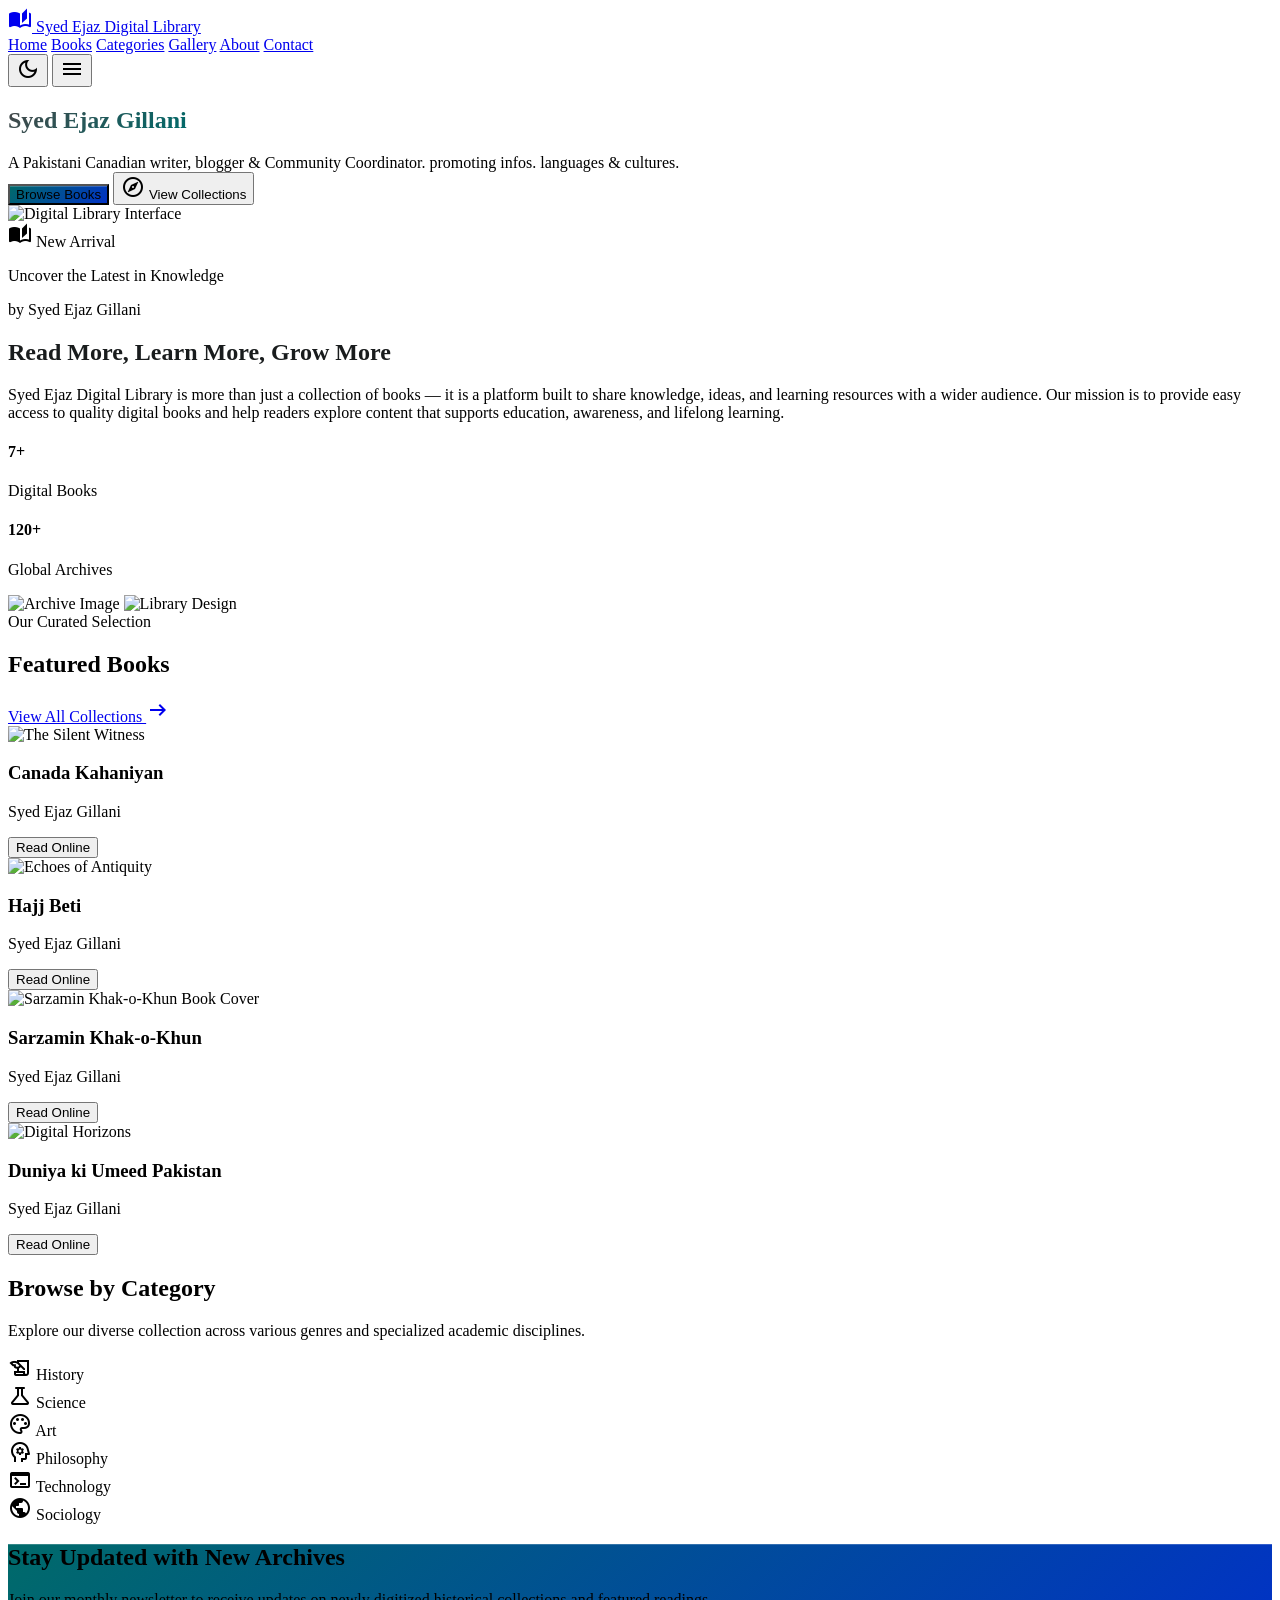
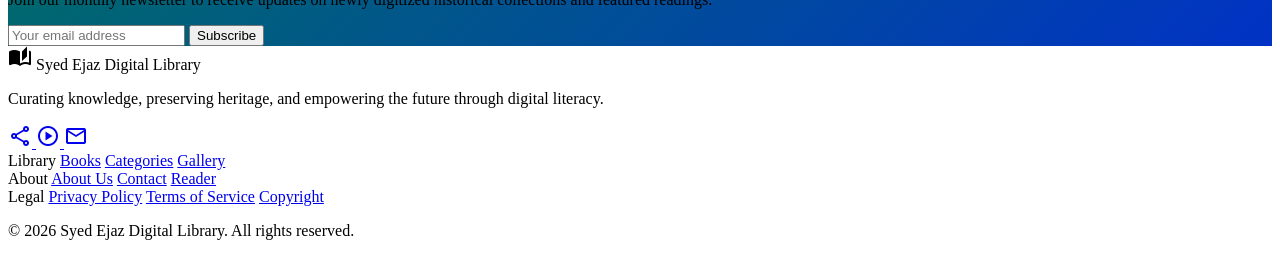
==== index.html @ 5fd001e7 "Initial commit: Syed Ejaz Digital Library - Complete rebuild from Stitch designs" ====
<!DOCTYPE html>
<html class="light" lang="en">
<head>
  <meta charset="utf-8">
  <meta name="viewport" content="width=device-width, initial-scale=1.0">
  <title>Home - Syed Ejaz Digital Library</title>
  <meta name="description" content="Syed Ejaz Gillani Digital Library - Pakistani Canadian writer, blogger & Community Coordinator">
  <script src="https://cdn.tailwindcss.com?plugins=forms,container-queries"></script>
  <link href="https://fonts.googleapis.com/css2?family=Manrope:wght@400;600;700;800&family=Inter:wght@400;500;600&family=Material+Symbols+Outlined:wght,FILL@100..700,0..1&display=swap" rel="stylesheet">
  <script>tailwind.config = {
  darkMode: "class",
  theme: {
    extend: {
      colors: {
        "surface-dim": "#d9dadb", "primary-container": "#5d5f61",
        "tertiary-fixed": "#dee1ff", "tertiary": "#0132c5", "error": "#ba1a1a",
        "surface-container": "#edeeef", "primary": "#454749",
        "on-secondary-container": "#0b6e6e", "on-primary-container": "#d9d9db",
        "surface-container-lowest": "#ffffff", "on-error": "#ffffff",
        "inverse-on-surface": "#f0f1f2", "secondary-fixed": "#a0f0f0",
        "background": "#f8f9fa", "surface-tint": "#5d5e61", "surface": "#f8f9fa",
        "secondary-fixed-dim": "#84d4d3", "on-secondary-fixed": "#002020",
        "inverse-primary": "#c6c6c9", "primary-fixed-dim": "#c6c6c9",
        "surface-container-highest": "#e1e3e4", "surface-bright": "#f8f9fa",
        "secondary-container": "#9deeed", "surface-container-low": "#f3f4f5",
        "on-tertiary-fixed-variant": "#0031c4", "outline": "#6e7979",
        "inverse-surface": "#2e3132", "surface-variant": "#e1e3e4",
        "outline-variant": "#bec9c8", "on-error-container": "#93000a",
        "on-primary-fixed": "#1a1c1e", "on-secondary-fixed-variant": "#004f4f",
        "error-container": "#ffdad6", "secondary": "#006a6a",
        "primary-fixed": "#e2e2e5", "on-surface": "#191c1d",
        "on-secondary": "#ffffff", "on-primary-fixed-variant": "#454749",
        "on-tertiary-fixed": "#001159", "on-tertiary-container": "#d2d7ff",
        "on-surface-variant": "#3e4948", "on-primary": "#ffffff",
        "surface-container-high": "#e7e8e9", "on-tertiary": "#ffffff",
        "on-background": "#191c1d", "tertiary-fixed-dim": "#bac3ff",
        "tertiary-container": "#2f4fdd"
      },
      borderRadius: { DEFAULT: "0.25rem", lg: "0.5rem", xl: "0.75rem", full: "9999px" },
      fontFamily: { headline: ["Manrope"], body: ["Inter"], label: ["Inter"] }
    }
  }
}</script>
  <link rel="stylesheet" href="assets/css/style.css">
  <script>if(localStorage.getItem('theme')==='dark'){document.documentElement.classList.add('dark');document.documentElement.classList.remove('light');}</script>
</head>
<body class="bg-surface font-body text-on-surface antialiased">
  <div id="nav-container"></div>
<main class="pt-24">
<!-- Hero Section -->
<section class="relative min-h-[819px] flex items-center px-8 overflow-hidden">
<div class="max-w-7xl mx-auto w-full grid lg:grid-cols-2 gap-12 items-center">
<div class="z-10 text-left">
<h1 class="text-[3.5rem] leading-[1.1] font-headline font-extrabold text-on-surface -tracking-[0.02em] mb-6" style=""><span class="text-gradient" style="">Syed Ejaz Gillani</span><br></h1>
<div class="text-lg text-primary max-w-lg mb-10 leading-relaxed" style="">A Pakistani Canadian writer, blogger &amp; Community Coordinator. promoting infos. languages &amp; cultures.</div>
<div class="flex items-center gap-6">
<button class="gradient-cta text-white px-10 py-4 rounded-full font-headline font-bold text-lg hover:scale-[1.02] transition-all duration-300 shadow-xl" style="">
                            Browse Books
                        </button>
<button class="flex items-center gap-2 font-headline font-semibold text-primary hover:text-secondary transition-colors" style="">
<span class="material-symbols-outlined" style="">explore</span>
                            View Collections
                        </button>
</div>
</div>
<div class="relative hidden lg:block">
<div class="absolute -top-20 -right-20 w-96 h-96 bg-secondary/5 rounded-full blur-3xl"></div>
<div class="relative z-10 transform rotate-3 hover:rotate-0 transition-transform duration-500">
<img alt="Digital Library Interface" class="rounded-xl shadow-[0px_40px_80px_rgba(0,0,0,0.1)] w-full aspect-[4/5] object-cover" src="https://scontent.flhe25-1.fna.fbcdn.net/v/t39.30808-6/645293995_797280383449629_5852824844488333940_n.jpg?_nc_cat=108&amp;ccb=1-7&amp;_nc_sid=53a332&amp;_nc_eui2=AeGHyU2G_0F2MNHxFqhzJSli_sNkf0vFyzD-w2R_S8XLMLK5sZXc_wbE9lRclnrjSsaMRoNRF_i2dL15wtDVmbqV&amp;_nc_ohc=RgBa88BSeIQQ7kNvwGWCDYr&amp;_nc_oc=Adq1WaHP-JtFTX_7HqvHrdDRsWn42xiChbeSxjCtwstS4T2u81qL6GI7W9rVm75UWhA&amp;_nc_zt=23&amp;_nc_ht=scontent.flhe25-1.fna&amp;_nc_gid=c6g9sIl4dMu9c9FuQdweNQ&amp;_nc_ss=7a3a8&amp;oh=00_Af1QvbhRbUqCtueQGV3ENQqdRV2ZHhsHI1C2tYtkRXgjpw&amp;oe=69E058C7" style="">
<div class="absolute -bottom-8 -left-8 bg-white p-6 rounded-xl shadow-2xl max-w-[240px]">
<div class="flex items-center gap-3 mb-2">
<span class="material-symbols-outlined text-tertiary" style="font-variation-settings: &quot;FILL&quot; 1;">auto_stories</span>
<span class="text-xs font-bold text-primary tracking-widest uppercase" style="">New Arrival</span>
</div>
<p class="font-headline font-bold text-on-surface" style="">Uncover the Latest in Knowledge&nbsp;</p>
<p class="text-xs text-slate-500 mt-1" style="">by Syed Ejaz Gillani</p>
</div>
</div>
</div>
</div>
</section>
<!-- About Intro Section (Asymmetric) -->
<section class="py-32 bg-surface-container-low">
<div class="max-w-7xl mx-auto px-8">
<div class="flex flex-col md:flex-row gap-16 items-center">
<div class="md:w-1/2">
<div class="relative inline-block mb-8">
<h2 class="text-3xl font-headline font-bold text-on-surface relative z-10" style=""></h2><h2 class="text-3xl font-headline font-bold text-on-surface relative z-10" style="--tw-border-spacing-y: 0; --tw-translate-x: 0; --tw-translate-y: 0; --tw-rotate: 0; --tw-skew-x: 0; --tw-skew-y: 0; --tw-scale-x: 1; --tw-scale-y: 1; --tw-pan-x: ; --tw-pan-y: ; --tw-pinch-zoom: ; --tw-scroll-snap-strictness: proximity; --tw-gradient-from-position: ; --tw-gradient-via-position: ; --tw-gradient-to-position: ; --tw-ordinal: ; --tw-slashed-zero: ; --tw-numeric-figure: ; --tw-numeric-spacing: ; --tw-numeric-fraction: ; --tw-ring-inset: ; --tw-ring-offset-width: 0px; --tw-ring-offset-color: #fff; --tw-ring-color: rgb(59 130 246 / 0.5); --tw-ring-offset-shadow: 0 0 #0000; --tw-ring-shadow: 0 0 #0000; --tw-shadow: 0 0 #0000; --tw-shadow-colored: 0 0 #0000; --tw-blur: ; --tw-brightness: ; --tw-contrast: ; --tw-grayscale: ; --tw-hue-rotate: ; --tw-invert: ; --tw-saturate: ; --tw-sepia: ; --tw-drop-shadow: ; --tw-backdrop-blur: ; --tw-backdrop-brightness: ; --tw-backdrop-contrast: ; --tw-backdrop-grayscale: ; --tw-backdrop-hue-rotate: ; --tw-backdrop-invert: ; --tw-backdrop-opacity: ; --tw-backdrop-saturate: ; --tw-backdrop-sepia: ; --tw-contain-size: ; --tw-contain-layout: ; --tw-contain-paint: ; --tw-contain-style: ; --tw-text-opacity: 1; color: rgb(25, 28, 29); outline: none !important;">Read More, Learn More, Grow More</h2>
<div class="absolute -bottom-2 left-0 w-1/3 h-2 bg-secondary/20 -z-0"></div>
</div>
<p class="text-primary text-lg leading-relaxed mb-8" style=""></p><p data-end="1097" data-start="762" class="" style="">Syed Ejaz Digital Library is more than just a collection of books — it is a platform built to share knowledge, ideas, and learning resources with a wider audience. Our mission is to provide easy access to quality digital books and help readers explore content that supports education, awareness, and lifelong learning.</p><p class="" style=""></p>
<div class="grid grid-cols-2 gap-8">
<div>
<h4 class="text-2xl font-headline font-extrabold text-secondary" style="">7+</h4>
<p class="text-sm font-medium text-slate-500 uppercase tracking-tighter" style="">Digital Books</p>
</div>
<div>
<h4 class="text-2xl font-headline font-extrabold text-secondary" style="">120+</h4>
<p class="text-sm font-medium text-slate-500 uppercase tracking-tighter" style="">Global Archives</p>
</div>
</div>
</div>
<div class="md:w-1/2 grid grid-cols-2 gap-4">
<img alt="Archive Image" class="rounded-lg h-64 w-full object-cover shadow-sm" src="https://scontent.flhe25-1.fna.fbcdn.net/v/t39.30808-6/585368913_710251095485892_1134917059108160708_n.jpg?_nc_cat=111&amp;ccb=1-7&amp;_nc_sid=7b2446&amp;_nc_eui2=AeH0tZTr8nG9J9ocC4D8Orc6FSC7HIKKfXMVILscgop9c-yVsvTq4Dhd_ndhhPTFnEvwQrbtujC9nNJhj2-fB6SU&amp;_nc_ohc=nmiQsB9FH2cQ7kNvwFQr0_s&amp;_nc_oc=AdrPjhODnIyinXrU4js5gQiKjCgafoNSwg_KE3U_Tykg7H24F3IPgqU_OfH7EKUPzko&amp;_nc_zt=23&amp;_nc_ht=scontent.flhe25-1.fna&amp;_nc_gid=DCJwhcNOfLkDpaxZOf6IfA&amp;_nc_ss=7a3a8&amp;oh=00_Af0I8PdhvMzLTycjJNEQrVugkl8L1wEF_LlKcE9NAjyJBQ&amp;oe=69E073B3" style="">
<img alt="Library Design" class="rounded-lg h-64 w-full object-cover mt-12 shadow-sm" src="https://scontent.flhe25-1.fna.fbcdn.net/v/t39.30808-6/668609753_826308933880107_5061008529180987222_n.jpg?_nc_cat=104&amp;ccb=1-7&amp;_nc_sid=1d70fc&amp;_nc_eui2=AeFD2_VoDw6f3iba-MHpzY7XYVp6lOO6wCBhWnqU47rAIHkNIpTrXNxSA5ikTsSgMrCxaIloE8l7UyQGrpe56icN&amp;_nc_ohc=8uWMFn8LvPgQ7kNvwGFQi3g&amp;_nc_oc=Ado6ek7RxJif3SfJrYHFh3eMbV8vhH5EYs0OsXRx2Kzm5leZAnruBvZdw7P36Ue0sqo&amp;_nc_zt=23&amp;_nc_ht=scontent.flhe25-1.fna&amp;_nc_gid=6LdPvWbkiAW4W1XRLaUybQ&amp;_nc_ss=7a3a8&amp;oh=00_Af0OCde-gzeX1fCVJSHzI7C8Nnp9gEDIwlfOsc2GwG9A7g&amp;oe=69E08A10" style="">
</div>
</div>
</div>
</section>
<!-- Featured Books Section -->
<section class="py-32 bg-surface-container-lowest">
<div class="max-w-7xl mx-auto px-8">
<div class="flex justify-between items-end mb-16">
<div>
<span class="text-sm text-secondary font-bold uppercase tracking-widest mb-2 block" style="">Our Curated Selection</span>
<h2 class="text-4xl font-headline font-extrabold text-on-surface" style="">Featured Books</h2>
</div>
<a class="text-secondary font-headline font-bold hover:translate-x-1 transition-transform flex items-center gap-2" href="#" style="">
                        View All Collections <span class="material-symbols-outlined" style="">arrow_right_alt</span>
</a>
</div>
<div class="grid grid-cols-1 sm:grid-cols-2 lg:grid-cols-4 gap-8">
<!-- Book Card 1 -->
<div class="flex flex-col h-full">
<div class="relative overflow-hidden rounded-lg aspect-[2/3] mb-4 bg-gray-50 border border-gray-100 flex items-center justify-center">
<img alt="The Silent Witness" class="w-full h-full object-contain" src="https://lh3.googleusercontent.com/aida/[base64]" style="">
</div>
<div class="flex flex-col flex-grow">
<h3 class="text-base font-headline font-bold text-on-surface mb-1 truncate" style="">Canada Kahaniyan</h3>
<p class="text-sm text-slate-500 mb-4 truncate" style="">Syed Ejaz Gillani</p>
<button class="mt-auto w-full py-2 bg-gray-100 text-on-surface font-headline font-semibold rounded-lg hover:bg-secondary hover:text-white transition-all text-sm" style="">
                                Read Online
                            </button>
</div>
</div>
<!-- Book Card 2 -->
<div class="flex flex-col h-full">
<div class="relative overflow-hidden rounded-lg aspect-[2/3] mb-4 bg-gray-50 border border-gray-100 flex items-center justify-center">
<img alt="Echoes of Antiquity" class="w-full h-full object-contain" src="https://lh3.googleusercontent.com/aida/[base64]" style="">
</div>
<div class="flex flex-col flex-grow">
<h3 class="text-base font-headline font-bold text-on-surface mb-1 truncate" style="">Hajj Beti</h3>
<p class="text-sm text-slate-500 mb-4 truncate" style="">Syed Ejaz Gillani</p>
<button class="mt-auto w-full py-2 bg-gray-100 text-on-surface font-headline font-semibold rounded-lg hover:bg-secondary hover:text-white transition-all text-sm" style="">
                                Read Online
                            </button>
</div>
</div>
<!-- Book Card 3 -->
<div class="flex flex-col h-full">
<div class="relative overflow-hidden rounded-lg aspect-[2/3] mb-4 bg-gray-50 border border-gray-100 flex items-center justify-center">
<img alt="Sarzamin Khak-o-Khun Book Cover" class="w-full h-full object-contain" src="https://lh3.googleusercontent.com/aida/[base64]" style="">
</div>
<div class="flex flex-col flex-grow">
<h3 class="text-base font-headline font-bold text-on-surface mb-1 truncate" style="">Sarzamin Khak-o-Khun</h3>
<p class="text-sm text-slate-500 mb-4 truncate" style="">Syed Ejaz Gillani</p>
<button class="mt-auto w-full py-2 bg-gray-100 text-on-surface font-headline font-semibold rounded-lg hover:bg-secondary hover:text-white transition-all text-sm" style="">
                                Read Online
                            </button>
</div>
</div>
<!-- Book Card 4 -->
<div class="flex flex-col h-full">
<div class="relative overflow-hidden rounded-lg aspect-[2/3] mb-4 bg-gray-50 border border-gray-100 flex items-center justify-center">
<img alt="Digital Horizons" class="w-full h-full object-contain" src="https://lh3.googleusercontent.com/aida/[base64]" style="">
</div>
<div class="flex flex-col flex-grow">
<h3 class="text-base font-headline font-bold text-on-surface mb-1 truncate" style="">Duniya ki Umeed Pakistan&nbsp;</h3>
<p class="text-sm text-slate-500 mb-4 truncate" style="">Syed Ejaz Gillani</p>
<button class="mt-auto w-full py-2 bg-gray-100 text-on-surface font-headline font-semibold rounded-lg hover:bg-secondary hover:text-white transition-all text-sm" style="">
                                Read Online
                            </button>
</div>
</div>
</div>
</div>
</section>
<!-- Categories Preview Section -->
<section class="py-32 bg-surface">
<div class="max-w-7xl mx-auto px-8 text-center mb-16">
<h2 class="text-3xl font-headline font-bold text-on-surface mb-4" style="">Browse by Category</h2>
<p class="text-primary max-w-xl mx-auto" style="">Explore our diverse collection across various genres and specialized academic disciplines.</p>
</div>
<div class="max-w-7xl mx-auto px-8 grid grid-cols-2 md:grid-cols-4 lg:grid-cols-6 gap-6">
<!-- Cat Card -->
<div class="bg-surface-container-lowest p-8 rounded-xl text-center group hover:-translate-y-2 transition-all duration-300 cursor-pointer">
<span class="material-symbols-outlined text-4xl text-secondary mb-4 group-hover:scale-110 transition-transform block" style="">history_edu</span>
<span class="font-headline font-bold text-on-surface text-sm" style="">History</span>
</div>
<!-- Cat Card -->
<div class="bg-surface-container-lowest p-8 rounded-xl text-center group hover:-translate-y-2 transition-all duration-300 cursor-pointer">
<span class="material-symbols-outlined text-4xl text-secondary mb-4 group-hover:scale-110 transition-transform block" style="">science</span>
<span class="font-headline font-bold text-on-surface text-sm" style="">Science</span>
</div>
<!-- Cat Card -->
<div class="bg-surface-container-lowest p-8 rounded-xl text-center group hover:-translate-y-2 transition-all duration-300 cursor-pointer">
<span class="material-symbols-outlined text-4xl text-secondary mb-4 group-hover:scale-110 transition-transform block" style="">palette</span>
<span class="font-headline font-bold text-on-surface text-sm" style="">Art</span>
</div>
<!-- Cat Card -->
<div class="bg-surface-container-lowest p-8 rounded-xl text-center group hover:-translate-y-2 transition-all duration-300 cursor-pointer">
<span class="material-symbols-outlined text-4xl text-secondary mb-4 group-hover:scale-110 transition-transform block" style="">psychology</span>
<span class="font-headline font-bold text-on-surface text-sm" style="">Philosophy</span>
</div>
<!-- Cat Card -->
<div class="bg-surface-container-lowest p-8 rounded-xl text-center group hover:-translate-y-2 transition-all duration-300 cursor-pointer">
<span class="material-symbols-outlined text-4xl text-secondary mb-4 group-hover:scale-110 transition-transform block" style="">terminal</span>
<span class="font-headline font-bold text-on-surface text-sm" style="">Technology</span>
</div>
<!-- Cat Card -->
<div class="bg-surface-container-lowest p-8 rounded-xl text-center group hover:-translate-y-2 transition-all duration-300 cursor-pointer">
<span class="material-symbols-outlined text-4xl text-secondary mb-4 group-hover:scale-110 transition-transform block" style="">public</span>
<span class="font-headline font-bold text-on-surface text-sm" style="">Sociology</span>
</div>
</div>
</section>
<!-- Newsletter / Footer Call-to-Action -->
<section class="py-24 px-8">
<div class="max-w-5xl mx-auto gradient-cta rounded-[2rem] p-12 text-center text-white relative overflow-hidden">
<div class="absolute inset-0 bg-[url('https://www.transparenttextures.com/patterns/cubes.png')] opacity-10"></div>
<div class="relative z-10">
<h2 class="text-3xl md:text-4xl font-headline font-extrabold mb-6" style="">Stay Updated with New Archives</h2>
<p class="text-white/80 mb-10 max-w-lg mx-auto" style="">Join our monthly newsletter to receive updates on newly digitized historical collections and featured readings.</p>
<div class="flex flex-col sm:flex-row gap-4 max-w-md mx-auto">
<input class="flex-1 bg-white/10 border border-white/20 rounded-full px-6 py-3 text-white placeholder:text-white/50 focus:ring-2 focus:ring-white outline-none" placeholder="Your email address" type="email">
<button class="bg-white text-secondary font-headline font-bold px-8 py-3 rounded-full hover:bg-surface transition-colors" style="">Subscribe</button>
</div>
</div>
</div>
</section>
</main>
  <div id="footer-container"></div>
  <script src="assets/js/nav-footer.js"></script>
  <script src="assets/js/main.js"></script>

</body>
</html>
---- assets/css/style.css ----
/* ============================================
   Syed Ejaz Gillani Digital Library
   Shared Styles — All Pages
   ============================================ */

/* Material Symbols */
.material-symbols-outlined {
  font-variation-settings: 'FILL' 0, 'wght' 400, 'GRAD' 0, 'opsz' 24;
}

/* Gradients */
.gradient-cta {
  background: linear-gradient(135deg, #006a6a 0%, #0132c5 100%);
  box-shadow: inset 0 1px 0 0 rgba(255, 255, 255, 0.2);
}
.gradient-brand {
  background: linear-gradient(135deg, #006a6a 0%, #0132c5 100%);
}
.reader-gradient {
  background: linear-gradient(135deg, #006a6a 0%, #0132c5 100%);
}
.text-gradient {
  background: linear-gradient(135deg, #454749 0%, #006a6a 100%);
  -webkit-background-clip: text;
  -webkit-text-fill-color: transparent;
}

/* Glass Morphism */
.glass-nav {
  backdrop-filter: blur(20px);
  -webkit-backdrop-filter: blur(20px);
}
.glass-panel {
  background: rgba(248, 249, 250, 0.8);
  backdrop-filter: blur(20px);
}
.ambient-shadow {
  box-shadow: 0px 20px 40px rgba(25, 28, 29, 0.05);
}

/* Mobile Menu */
#mobile-menu {
  max-height: 0;
  overflow: hidden;
  transition: max-height 0.35s cubic-bezier(0.4, 0, 0.2, 1);
}
#mobile-menu.open {
  max-height: 500px;
}

/* Scroll Animations */
.fade-up {
  opacity: 0;
  transform: translateY(30px);
  transition: opacity 0.6s ease-out, transform 0.6s ease-out;
}
.fade-up.visible {
  opacity: 1;
  transform: translateY(0);
}
.stagger-1 { transition-delay: 0.1s; }
.stagger-2 { transition-delay: 0.2s; }
.stagger-3 { transition-delay: 0.3s; }
.stagger-4 { transition-delay: 0.4s; }

/* Book Card Hover */
.book-card {
  transition: transform 0.3s ease, box-shadow 0.3s ease;
}
.book-card:hover {
  transform: translateY(-4px);
  box-shadow: 0 12px 40px rgba(0, 0, 0, 0.1);
}

/* Category Card Hover */
.cat-card {
  transition: transform 0.3s ease, box-shadow 0.3s ease;
}
.cat-card:hover {
  transform: translateY(-6px);
  box-shadow: 0 12px 40px rgba(0, 0, 0, 0.08);
}

/* Read Button Hover */
.read-btn {
  transition: background-color 0.3s, color 0.3s, transform 0.2s;
}
.read-btn:hover {
  background-color: #006a6a !important;
  color: white !important;
  transform: scale(1.02);
}

/* Urdu Text */
.urdu-text {
  font-family: 'Noto Nastaliq Urdu', 'Jameel Noori Nastaleeq', serif;
  direction: rtl;
}

/* Dark Mode Overrides */
html.dark body {
  background-color: #111517;
}
html.dark .bg-surface { background-color: #111517; }
html.dark .bg-surface-container-low { background-color: #191c1d; }
html.dark .bg-surface-container-lowest { background-color: #0d1012; }
html.dark .bg-surface-container-high { background-color: #1e2224; }
html.dark .text-on-surface { color: #e1e3e4; }
html.dark .text-primary { color: #c6c6c9; }

/* Search Input */
.search-input:focus {
  box-shadow: 0 0 0 3px rgba(0, 106, 106, 0.15);
}

/* Smooth Scrolling */
html {
  scroll-behavior: smooth;
}

/* Selection Color */
::selection {
  background-color: #9deeed;
  color: #002020;
}
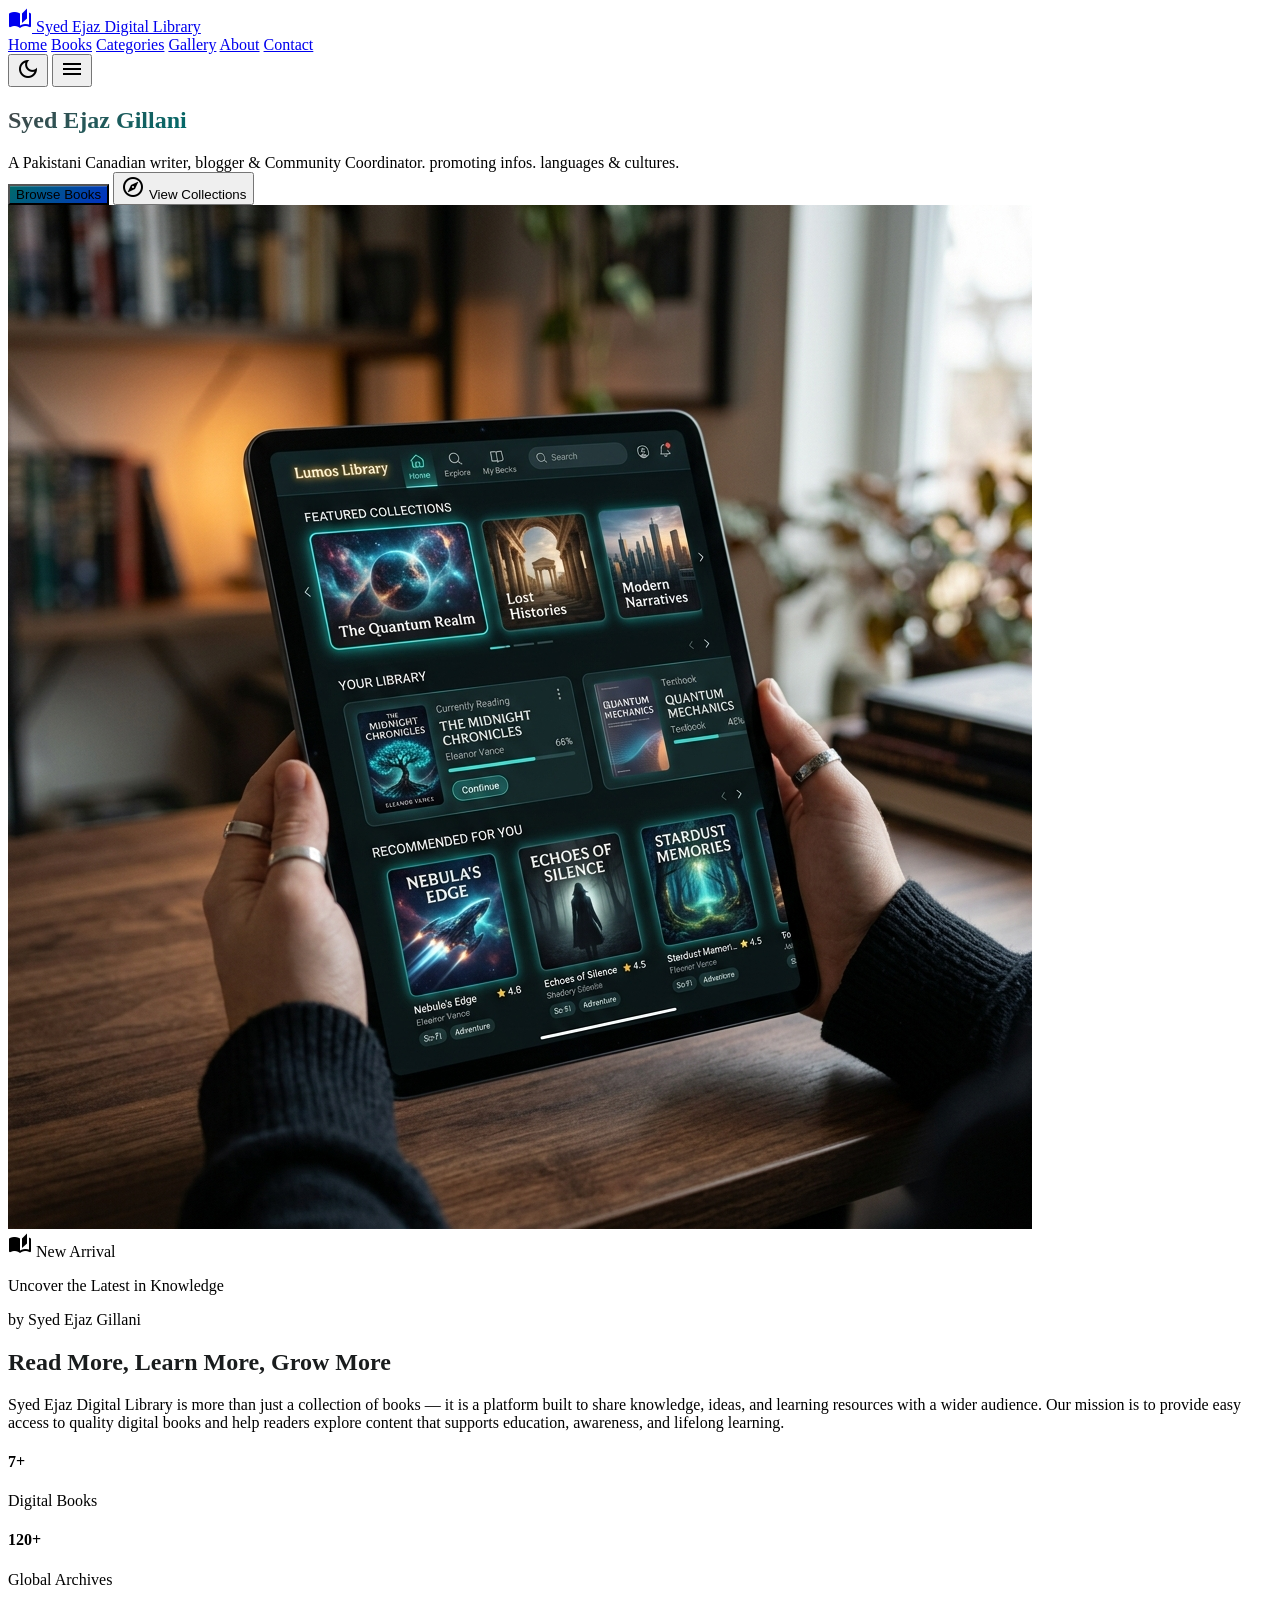
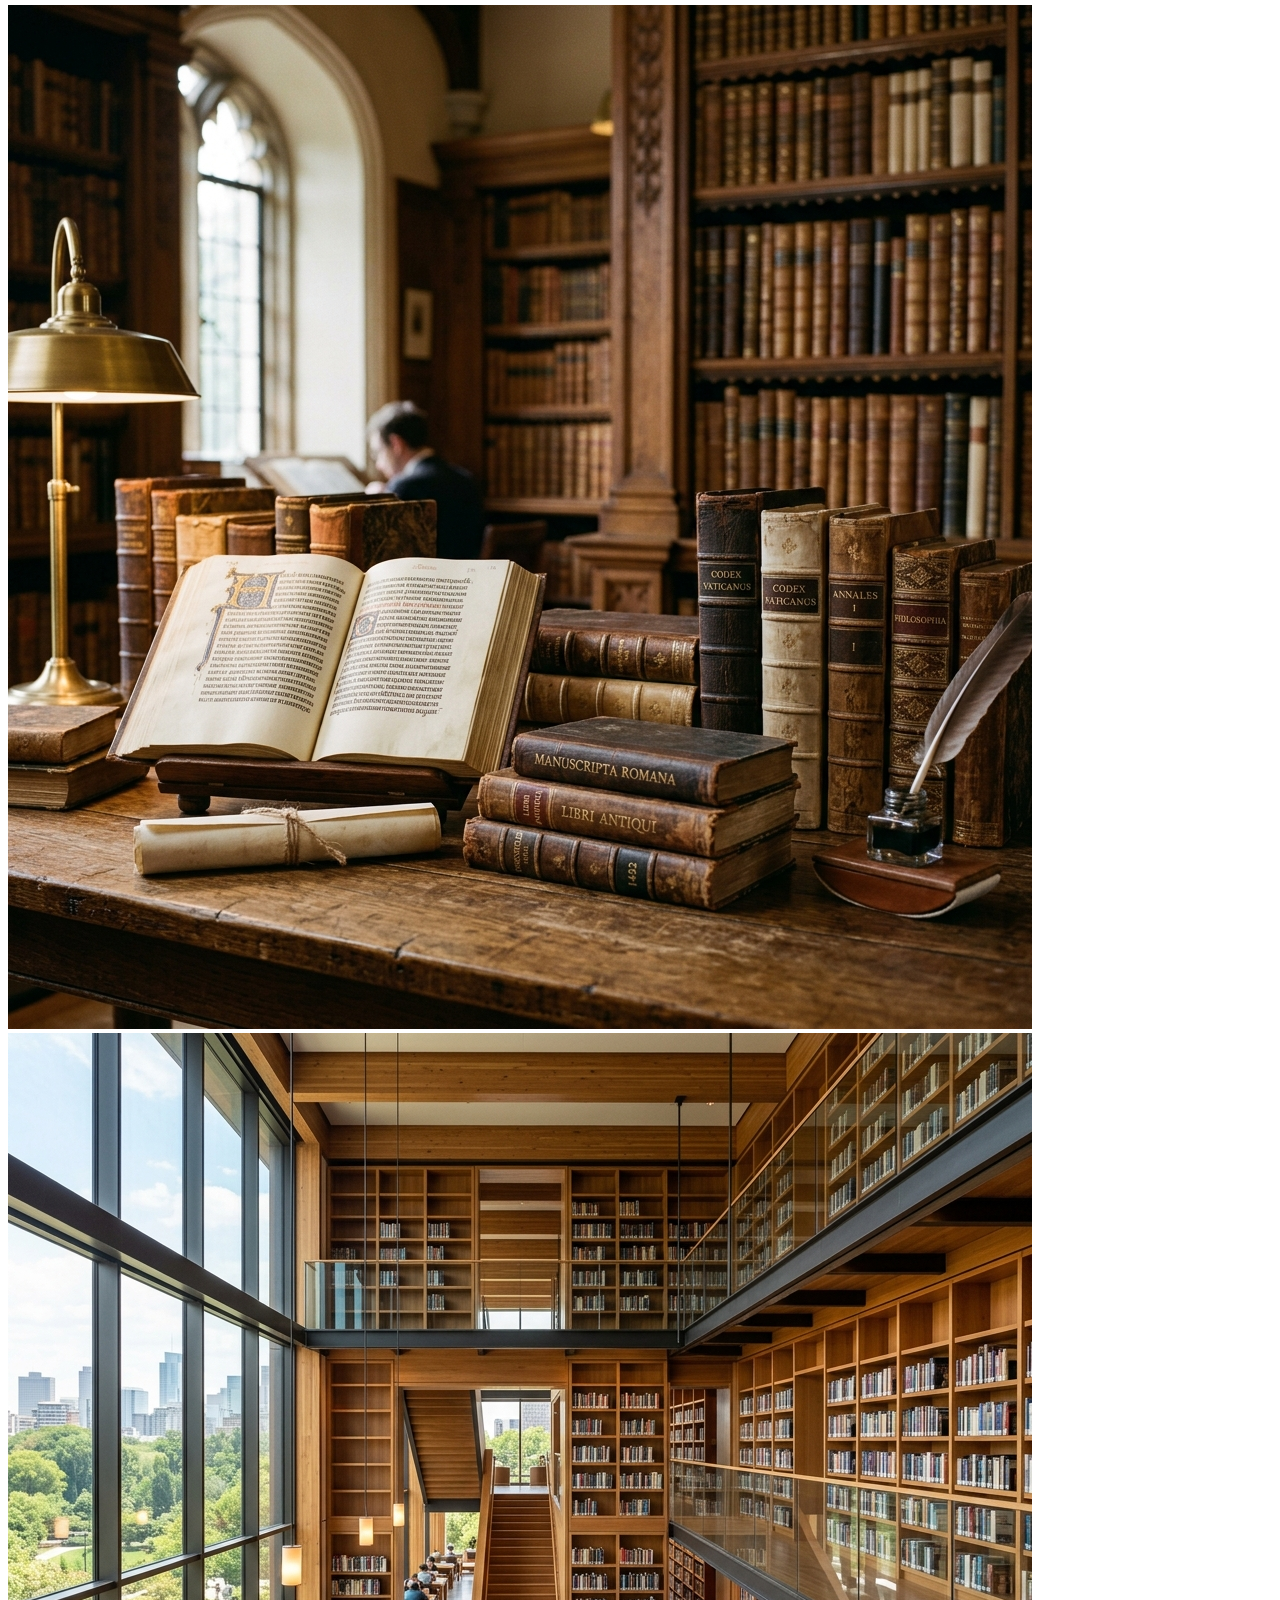
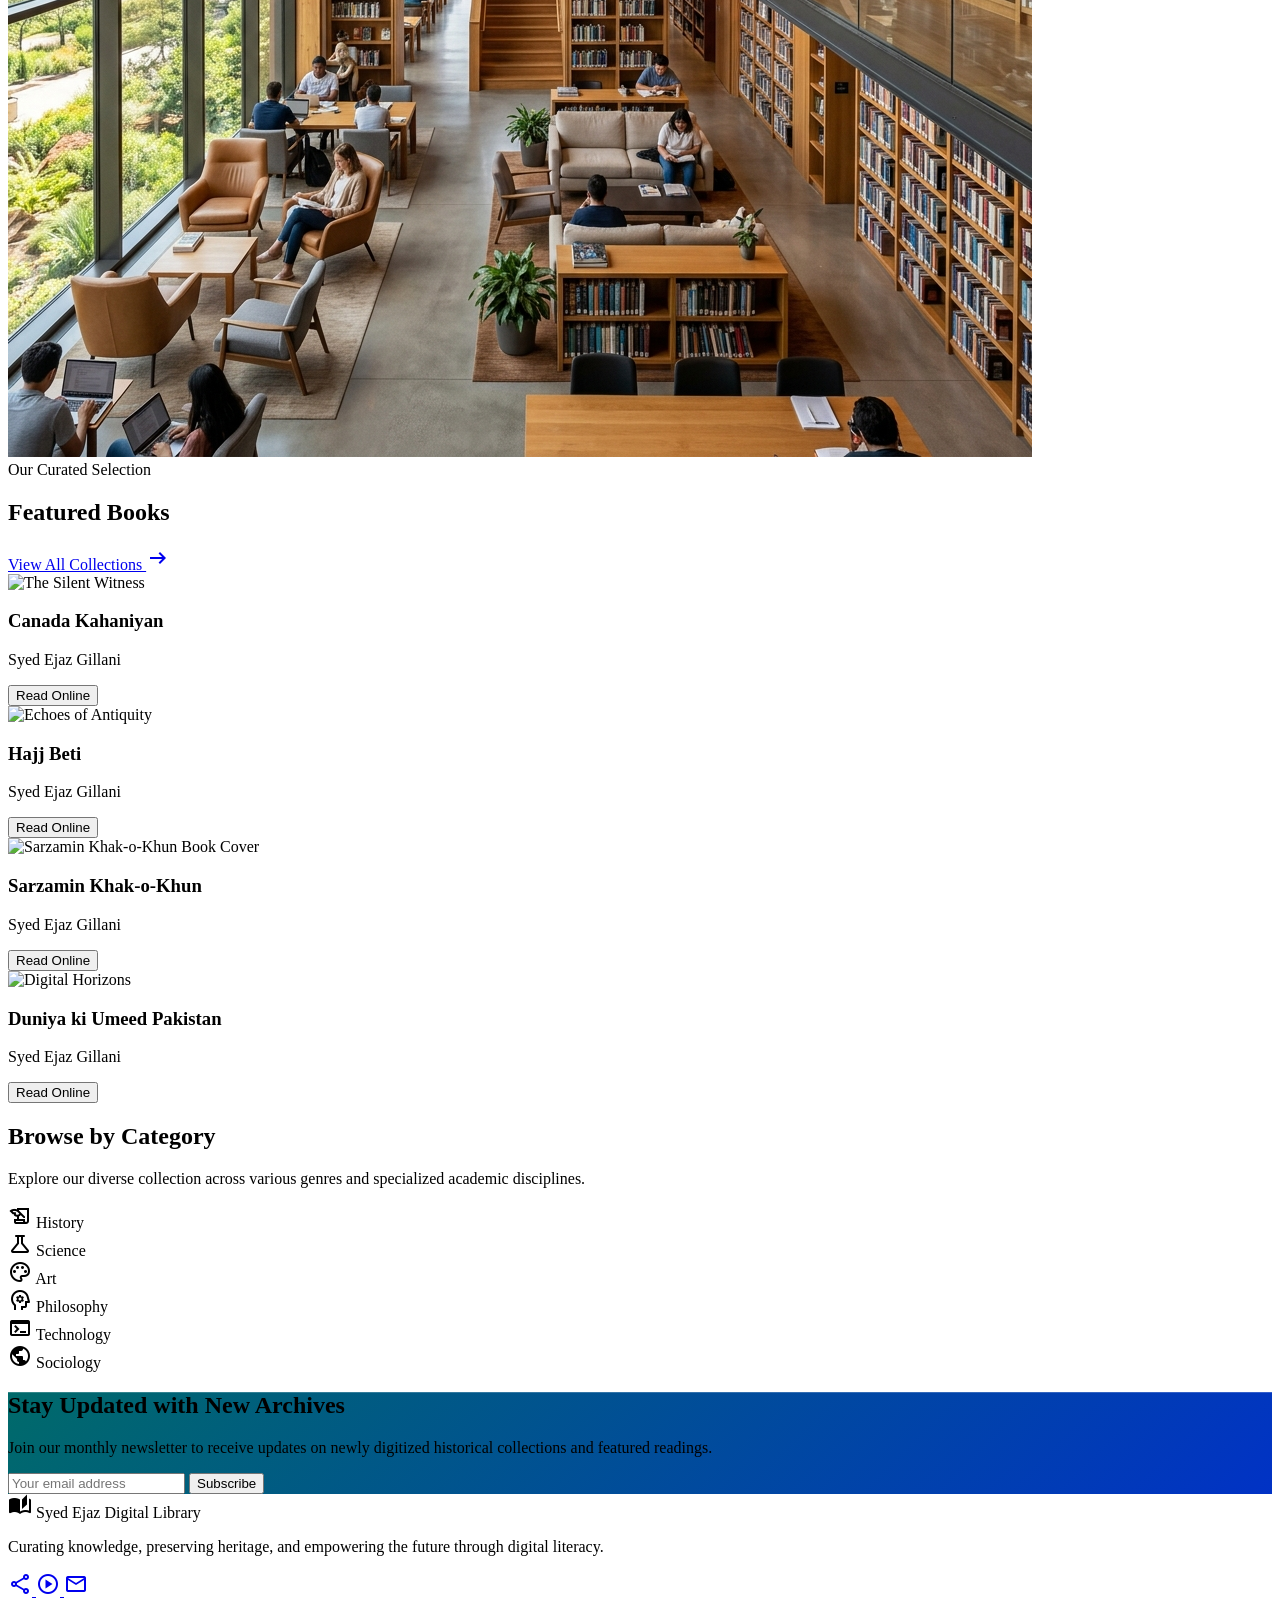
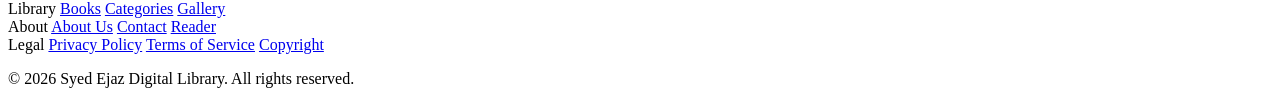
==== commit 9f2085b1: "feat: implement dynamic content loading and add local assets to landing page" ====
--- a/index.html
+++ b/index.html
@@ -7,42 +7,14 @@
   <meta name="description" content="Syed Ejaz Gillani Digital Library - Pakistani Canadian writer, blogger & Community Coordinator">
   <script src="https://cdn.tailwindcss.com?plugins=forms,container-queries"></script>
   <link href="https://fonts.googleapis.com/css2?family=Manrope:wght@400;600;700;800&family=Inter:wght@400;500;600&family=Material+Symbols+Outlined:wght,FILL@100..700,0..1&display=swap" rel="stylesheet">
-  <script>tailwind.config = {
-  darkMode: "class",
-  theme: {
-    extend: {
-      colors: {
-        "surface-dim": "#d9dadb", "primary-container": "#5d5f61",
-        "tertiary-fixed": "#dee1ff", "tertiary": "#0132c5", "error": "#ba1a1a",
-        "surface-container": "#edeeef", "primary": "#454749",
-        "on-secondary-container": "#0b6e6e", "on-primary-container": "#d9d9db",
-        "surface-container-lowest": "#ffffff", "on-error": "#ffffff",
-        "inverse-on-surface": "#f0f1f2", "secondary-fixed": "#a0f0f0",
-        "background": "#f8f9fa", "surface-tint": "#5d5e61", "surface": "#f8f9fa",
-        "secondary-fixed-dim": "#84d4d3", "on-secondary-fixed": "#002020",
-        "inverse-primary": "#c6c6c9", "primary-fixed-dim": "#c6c6c9",
-        "surface-container-highest": "#e1e3e4", "surface-bright": "#f8f9fa",
-        "secondary-container": "#9deeed", "surface-container-low": "#f3f4f5",
-        "on-tertiary-fixed-variant": "#0031c4", "outline": "#6e7979",
-        "inverse-surface": "#2e3132", "surface-variant": "#e1e3e4",
-        "outline-variant": "#bec9c8", "on-error-container": "#93000a",
-        "on-primary-fixed": "#1a1c1e", "on-secondary-fixed-variant": "#004f4f",
-        "error-container": "#ffdad6", "secondary": "#006a6a",
-        "primary-fixed": "#e2e2e5", "on-surface": "#191c1d",
-        "on-secondary": "#ffffff", "on-primary-fixed-variant": "#454749",
-        "on-tertiary-fixed": "#001159", "on-tertiary-container": "#d2d7ff",
-        "on-surface-variant": "#3e4948", "on-primary": "#ffffff",
-        "surface-container-high": "#e7e8e9", "on-tertiary": "#ffffff",
-        "on-background": "#191c1d", "tertiary-fixed-dim": "#bac3ff",
-        "tertiary-container": "#2f4fdd"
-      },
-      borderRadius: { DEFAULT: "0.25rem", lg: "0.5rem", xl: "0.75rem", full: "9999px" },
-      fontFamily: { headline: ["Manrope"], body: ["Inter"], label: ["Inter"] }
-    }
-  }
-}</script>
+  <script src="assets/js/tailwind-config.js"></script>
   <link rel="stylesheet" href="assets/css/style.css">
   <script>if(localStorage.getItem('theme')==='dark'){document.documentElement.classList.add('dark');document.documentElement.classList.remove('light');}</script>
+
+  <!-- Firebase SDKs -->
+  <script src="https://www.gstatic.com/firebasejs/10.8.0/firebase-app-compat.js"></script>
+  <script src="https://www.gstatic.com/firebasejs/10.8.0/firebase-firestore-compat.js"></script>
+  <script src="assets/js/firebase-config.js"></script>
 </head>
 <body class="bg-surface font-body text-on-surface antialiased">
   <div id="nav-container"></div>
@@ -51,14 +23,14 @@
 <section class="relative min-h-[819px] flex items-center px-8 overflow-hidden">
 <div class="max-w-7xl mx-auto w-full grid lg:grid-cols-2 gap-12 items-center">
 <div class="z-10 text-left">
-<h1 class="text-[3.5rem] leading-[1.1] font-headline font-extrabold text-on-surface -tracking-[0.02em] mb-6" style=""><span class="text-gradient" style="">Syed Ejaz Gillani</span><br></h1>
-<div class="text-lg text-primary max-w-lg mb-10 leading-relaxed" style="">A Pakistani Canadian writer, blogger &amp; Community Coordinator. promoting infos. languages &amp; cultures.</div>
+<h1 id="dyn-home-title" class="text-[3.5rem] leading-[1.1] font-headline font-extrabold text-on-surface -tracking-[0.02em] mb-6"><span class="text-gradient">Syed Ejaz Gillani</span><br></h1>
+<div id="dyn-home-sub" class="text-lg text-primary max-w-lg mb-10 leading-relaxed">A Pakistani Canadian writer, blogger &amp; Community Coordinator. promoting infos. languages &amp; cultures.</div>
 <div class="flex items-center gap-6">
-<button class="gradient-cta text-white px-10 py-4 rounded-full font-headline font-bold text-lg hover:scale-[1.02] transition-all duration-300 shadow-xl" style="">
+<button class="gradient-cta text-white px-10 py-4 rounded-full font-headline font-bold text-lg hover:scale-[1.02] transition-all duration-300 shadow-xl">
                             Browse Books
                         </button>
-<button class="flex items-center gap-2 font-headline font-semibold text-primary hover:text-secondary transition-colors" style="">
-<span class="material-symbols-outlined" style="">explore</span>
+<button class="flex items-center gap-2 font-headline font-semibold text-primary hover:text-secondary transition-colors">
+<span class="material-symbols-outlined">explore</span>
                             View Collections
                         </button>
 </div>
@@ -66,14 +38,14 @@
 <div class="relative hidden lg:block">
 <div class="absolute -top-20 -right-20 w-96 h-96 bg-secondary/5 rounded-full blur-3xl"></div>
 <div class="relative z-10 transform rotate-3 hover:rotate-0 transition-transform duration-500">
-<img alt="Digital Library Interface" class="rounded-xl shadow-[0px_40px_80px_rgba(0,0,0,0.1)] w-full aspect-[4/5] object-cover" src="https://scontent.flhe25-1.fna.fbcdn.net/v/t39.30808-6/645293995_797280383449629_5852824844488333940_n.jpg?_nc_cat=108&amp;ccb=1-7&amp;_nc_sid=53a332&amp;_nc_eui2=AeGHyU2G_0F2MNHxFqhzJSli_sNkf0vFyzD-w2R_S8XLMLK5sZXc_wbE9lRclnrjSsaMRoNRF_i2dL15wtDVmbqV&amp;_nc_ohc=RgBa88BSeIQQ7kNvwGWCDYr&amp;_nc_oc=Adq1WaHP-JtFTX_7HqvHrdDRsWn42xiChbeSxjCtwstS4T2u81qL6GI7W9rVm75UWhA&amp;_nc_zt=23&amp;_nc_ht=scontent.flhe25-1.fna&amp;_nc_gid=c6g9sIl4dMu9c9FuQdweNQ&amp;_nc_ss=7a3a8&amp;oh=00_Af1QvbhRbUqCtueQGV3ENQqdRV2ZHhsHI1C2tYtkRXgjpw&amp;oe=69E058C7" style="">
+<img alt="Digital Library Interface" class="rounded-xl shadow-[0px_40px_80px_rgba(0,0,0,0.1)] w-full aspect-[4/5] object-cover" src="assets/images/hero_library_interface.png">
 <div class="absolute -bottom-8 -left-8 bg-white p-6 rounded-xl shadow-2xl max-w-[240px]">
 <div class="flex items-center gap-3 mb-2">
 <span class="material-symbols-outlined text-tertiary" style="font-variation-settings: &quot;FILL&quot; 1;">auto_stories</span>
-<span class="text-xs font-bold text-primary tracking-widest uppercase" style="">New Arrival</span>
-</div>
-<p class="font-headline font-bold text-on-surface" style="">Uncover the Latest in Knowledge&nbsp;</p>
-<p class="text-xs text-slate-500 mt-1" style="">by Syed Ejaz Gillani</p>
+<span class="text-xs font-bold text-primary tracking-widest uppercase">New Arrival</span>
+</div>
+<p class="font-headline font-bold text-on-surface">Uncover the Latest in Knowledge&nbsp;</p>
+<p class="text-xs text-slate-500 mt-1">by Syed Ejaz Gillani</p>
 </div>
 </div>
 </div>
@@ -85,24 +57,24 @@
 <div class="flex flex-col md:flex-row gap-16 items-center">
 <div class="md:w-1/2">
 <div class="relative inline-block mb-8">
-<h2 class="text-3xl font-headline font-bold text-on-surface relative z-10" style=""></h2><h2 class="text-3xl font-headline font-bold text-on-surface relative z-10" style="--tw-border-spacing-y: 0; --tw-translate-x: 0; --tw-translate-y: 0; --tw-rotate: 0; --tw-skew-x: 0; --tw-skew-y: 0; --tw-scale-x: 1; --tw-scale-y: 1; --tw-pan-x: ; --tw-pan-y: ; --tw-pinch-zoom: ; --tw-scroll-snap-strictness: proximity; --tw-gradient-from-position: ; --tw-gradient-via-position: ; --tw-gradient-to-position: ; --tw-ordinal: ; --tw-slashed-zero: ; --tw-numeric-figure: ; --tw-numeric-spacing: ; --tw-numeric-fraction: ; --tw-ring-inset: ; --tw-ring-offset-width: 0px; --tw-ring-offset-color: #fff; --tw-ring-color: rgb(59 130 246 / 0.5); --tw-ring-offset-shadow: 0 0 #0000; --tw-ring-shadow: 0 0 #0000; --tw-shadow: 0 0 #0000; --tw-shadow-colored: 0 0 #0000; --tw-blur: ; --tw-brightness: ; --tw-contrast: ; --tw-grayscale: ; --tw-hue-rotate: ; --tw-invert: ; --tw-saturate: ; --tw-sepia: ; --tw-drop-shadow: ; --tw-backdrop-blur: ; --tw-backdrop-brightness: ; --tw-backdrop-contrast: ; --tw-backdrop-grayscale: ; --tw-backdrop-hue-rotate: ; --tw-backdrop-invert: ; --tw-backdrop-opacity: ; --tw-backdrop-saturate: ; --tw-backdrop-sepia: ; --tw-contain-size: ; --tw-contain-layout: ; --tw-contain-paint: ; --tw-contain-style: ; --tw-text-opacity: 1; color: rgb(25, 28, 29); outline: none !important;">Read More, Learn More, Grow More</h2>
+<h2 class="text-3xl font-headline font-bold text-on-surface relative z-10"></h2><h2 class="text-3xl font-headline font-bold text-on-surface relative z-10" style="--tw-border-spacing-y: 0; --tw-translate-x: 0; --tw-translate-y: 0; --tw-rotate: 0; --tw-skew-x: 0; --tw-skew-y: 0; --tw-scale-x: 1; --tw-scale-y: 1; --tw-pan-x: ; --tw-pan-y: ; --tw-pinch-zoom: ; --tw-scroll-snap-strictness: proximity; --tw-gradient-from-position: ; --tw-gradient-via-position: ; --tw-gradient-to-position: ; --tw-ordinal: ; --tw-slashed-zero: ; --tw-numeric-figure: ; --tw-numeric-spacing: ; --tw-numeric-fraction: ; --tw-ring-inset: ; --tw-ring-offset-width: 0px; --tw-ring-offset-color: #fff; --tw-ring-color: rgb(59 130 246 / 0.5); --tw-ring-offset-shadow: 0 0 #0000; --tw-ring-shadow: 0 0 #0000; --tw-shadow: 0 0 #0000; --tw-shadow-colored: 0 0 #0000; --tw-blur: ; --tw-brightness: ; --tw-contrast: ; --tw-grayscale: ; --tw-hue-rotate: ; --tw-invert: ; --tw-saturate: ; --tw-sepia: ; --tw-drop-shadow: ; --tw-backdrop-blur: ; --tw-backdrop-brightness: ; --tw-backdrop-contrast: ; --tw-backdrop-grayscale: ; --tw-backdrop-hue-rotate: ; --tw-backdrop-invert: ; --tw-backdrop-opacity: ; --tw-backdrop-saturate: ; --tw-backdrop-sepia: ; --tw-contain-size: ; --tw-contain-layout: ; --tw-contain-paint: ; --tw-contain-style: ; --tw-text-opacity: 1; color: rgb(25, 28, 29); outline: none !important;">Read More, Learn More, Grow More</h2>
 <div class="absolute -bottom-2 left-0 w-1/3 h-2 bg-secondary/20 -z-0"></div>
 </div>
-<p class="text-primary text-lg leading-relaxed mb-8" style=""></p><p data-end="1097" data-start="762" class="" style="">Syed Ejaz Digital Library is more than just a collection of books — it is a platform built to share knowledge, ideas, and learning resources with a wider audience. Our mission is to provide easy access to quality digital books and help readers explore content that supports education, awareness, and lifelong learning.</p><p class="" style=""></p>
+<p class="text-primary text-lg leading-relaxed mb-8"></p><p data-end="1097" data-start="762">Syed Ejaz Digital Library is more than just a collection of books — it is a platform built to share knowledge, ideas, and learning resources with a wider audience. Our mission is to provide easy access to quality digital books and help readers explore content that supports education, awareness, and lifelong learning.</p><p></p>
 <div class="grid grid-cols-2 gap-8">
 <div>
-<h4 class="text-2xl font-headline font-extrabold text-secondary" style="">7+</h4>
-<p class="text-sm font-medium text-slate-500 uppercase tracking-tighter" style="">Digital Books</p>
+<h4 class="text-2xl font-headline font-extrabold text-secondary">7+</h4>
+<p class="text-sm font-medium text-slate-500 uppercase tracking-tighter">Digital Books</p>
 </div>
 <div>
-<h4 class="text-2xl font-headline font-extrabold text-secondary" style="">120+</h4>
-<p class="text-sm font-medium text-slate-500 uppercase tracking-tighter" style="">Global Archives</p>
+<h4 class="text-2xl font-headline font-extrabold text-secondary">120+</h4>
+<p class="text-sm font-medium text-slate-500 uppercase tracking-tighter">Global Archives</p>
 </div>
 </div>
 </div>
 <div class="md:w-1/2 grid grid-cols-2 gap-4">
-<img alt="Archive Image" class="rounded-lg h-64 w-full object-cover shadow-sm" src="https://scontent.flhe25-1.fna.fbcdn.net/v/t39.30808-6/585368913_710251095485892_1134917059108160708_n.jpg?_nc_cat=111&amp;ccb=1-7&amp;_nc_sid=7b2446&amp;_nc_eui2=AeH0tZTr8nG9J9ocC4D8Orc6FSC7HIKKfXMVILscgop9c-yVsvTq4Dhd_ndhhPTFnEvwQrbtujC9nNJhj2-fB6SU&amp;_nc_ohc=nmiQsB9FH2cQ7kNvwFQr0_s&amp;_nc_oc=AdrPjhODnIyinXrU4js5gQiKjCgafoNSwg_KE3U_Tykg7H24F3IPgqU_OfH7EKUPzko&amp;_nc_zt=23&amp;_nc_ht=scontent.flhe25-1.fna&amp;_nc_gid=DCJwhcNOfLkDpaxZOf6IfA&amp;_nc_ss=7a3a8&amp;oh=00_Af0I8PdhvMzLTycjJNEQrVugkl8L1wEF_LlKcE9NAjyJBQ&amp;oe=69E073B3" style="">
-<img alt="Library Design" class="rounded-lg h-64 w-full object-cover mt-12 shadow-sm" src="https://scontent.flhe25-1.fna.fbcdn.net/v/t39.30808-6/668609753_826308933880107_5061008529180987222_n.jpg?_nc_cat=104&amp;ccb=1-7&amp;_nc_sid=1d70fc&amp;_nc_eui2=AeFD2_VoDw6f3iba-MHpzY7XYVp6lOO6wCBhWnqU47rAIHkNIpTrXNxSA5ikTsSgMrCxaIloE8l7UyQGrpe56icN&amp;_nc_ohc=8uWMFn8LvPgQ7kNvwGFQi3g&amp;_nc_oc=Ado6ek7RxJif3SfJrYHFh3eMbV8vhH5EYs0OsXRx2Kzm5leZAnruBvZdw7P36Ue0sqo&amp;_nc_zt=23&amp;_nc_ht=scontent.flhe25-1.fna&amp;_nc_gid=6LdPvWbkiAW4W1XRLaUybQ&amp;_nc_ss=7a3a8&amp;oh=00_Af0OCde-gzeX1fCVJSHzI7C8Nnp9gEDIwlfOsc2GwG9A7g&amp;oe=69E08A10" style="">
+<img alt="Archive Image" class="rounded-lg h-64 w-full object-cover shadow-sm" src="assets/images/archive_image.png">
+<img alt="Library Design" class="rounded-lg h-64 w-full object-cover mt-12 shadow-sm" src="assets/images/library_design.png">
 </div>
 </div>
 </div>
@@ -112,23 +84,23 @@
 <div class="max-w-7xl mx-auto px-8">
 <div class="flex justify-between items-end mb-16">
 <div>
-<span class="text-sm text-secondary font-bold uppercase tracking-widest mb-2 block" style="">Our Curated Selection</span>
-<h2 class="text-4xl font-headline font-extrabold text-on-surface" style="">Featured Books</h2>
-</div>
-<a class="text-secondary font-headline font-bold hover:translate-x-1 transition-transform flex items-center gap-2" href="#" style="">
-                        View All Collections <span class="material-symbols-outlined" style="">arrow_right_alt</span>
+<span class="text-sm text-secondary font-bold uppercase tracking-widest mb-2 block">Our Curated Selection</span>
+<h2 class="text-4xl font-headline font-extrabold text-on-surface">Featured Books</h2>
+</div>
+<a class="text-secondary font-headline font-bold hover:translate-x-1 transition-transform flex items-center gap-2" href="#">
+                        View All Collections <span class="material-symbols-outlined">arrow_right_alt</span>
 </a>
 </div>
 <div class="grid grid-cols-1 sm:grid-cols-2 lg:grid-cols-4 gap-8">
 <!-- Book Card 1 -->
 <div class="flex flex-col h-full">
 <div class="relative overflow-hidden rounded-lg aspect-[2/3] mb-4 bg-gray-50 border border-gray-100 flex items-center justify-center">
-<img alt="The Silent Witness" class="w-full h-full object-contain" src="https://lh3.googleusercontent.com/aida/[base64]" style="">
-</div>
-<div class="flex flex-col flex-grow">
-<h3 class="text-base font-headline font-bold text-on-surface mb-1 truncate" style="">Canada Kahaniyan</h3>
-<p class="text-sm text-slate-500 mb-4 truncate" style="">Syed Ejaz Gillani</p>
-<button class="mt-auto w-full py-2 bg-gray-100 text-on-surface font-headline font-semibold rounded-lg hover:bg-secondary hover:text-white transition-all text-sm" style="">
+<img alt="The Silent Witness" class="w-full h-full object-contain" src="https://lh3.googleusercontent.com/aida/[base64]">
+</div>
+<div class="flex flex-col flex-grow">
+<h3 class="text-base font-headline font-bold text-on-surface mb-1 truncate">Canada Kahaniyan</h3>
+<p class="text-sm text-slate-500 mb-4 truncate">Syed Ejaz Gillani</p>
+<button class="mt-auto w-full py-2 bg-gray-100 text-on-surface font-headline font-semibold rounded-lg hover:bg-secondary hover:text-white transition-all text-sm">
                                 Read Online
                             </button>
 </div>
@@ -136,12 +108,12 @@
 <!-- Book Card 2 -->
 <div class="flex flex-col h-full">
 <div class="relative overflow-hidden rounded-lg aspect-[2/3] mb-4 bg-gray-50 border border-gray-100 flex items-center justify-center">
-<img alt="Echoes of Antiquity" class="w-full h-full object-contain" src="https://lh3.googleusercontent.com/aida/[base64]" style="">
-</div>
-<div class="flex flex-col flex-grow">
-<h3 class="text-base font-headline font-bold text-on-surface mb-1 truncate" style="">Hajj Beti</h3>
-<p class="text-sm text-slate-500 mb-4 truncate" style="">Syed Ejaz Gillani</p>
-<button class="mt-auto w-full py-2 bg-gray-100 text-on-surface font-headline font-semibold rounded-lg hover:bg-secondary hover:text-white transition-all text-sm" style="">
+<img alt="Echoes of Antiquity" class="w-full h-full object-contain" src="https://lh3.googleusercontent.com/aida/[base64]">
+</div>
+<div class="flex flex-col flex-grow">
+<h3 class="text-base font-headline font-bold text-on-surface mb-1 truncate">Hajj Beti</h3>
+<p class="text-sm text-slate-500 mb-4 truncate">Syed Ejaz Gillani</p>
+<button class="mt-auto w-full py-2 bg-gray-100 text-on-surface font-headline font-semibold rounded-lg hover:bg-secondary hover:text-white transition-all text-sm">
                                 Read Online
                             </button>
 </div>
@@ -149,12 +121,12 @@
 <!-- Book Card 3 -->
 <div class="flex flex-col h-full">
 <div class="relative overflow-hidden rounded-lg aspect-[2/3] mb-4 bg-gray-50 border border-gray-100 flex items-center justify-center">
-<img alt="Sarzamin Khak-o-Khun Book Cover" class="w-full h-full object-contain" src="https://lh3.googleusercontent.com/aida/[base64]" style="">
-</div>
-<div class="flex flex-col flex-grow">
-<h3 class="text-base font-headline font-bold text-on-surface mb-1 truncate" style="">Sarzamin Khak-o-Khun</h3>
-<p class="text-sm text-slate-500 mb-4 truncate" style="">Syed Ejaz Gillani</p>
-<button class="mt-auto w-full py-2 bg-gray-100 text-on-surface font-headline font-semibold rounded-lg hover:bg-secondary hover:text-white transition-all text-sm" style="">
+<img alt="Sarzamin Khak-o-Khun Book Cover" class="w-full h-full object-contain" src="https://lh3.googleusercontent.com/aida/[base64]">
+</div>
+<div class="flex flex-col flex-grow">
+<h3 class="text-base font-headline font-bold text-on-surface mb-1 truncate">Sarzamin Khak-o-Khun</h3>
+<p class="text-sm text-slate-500 mb-4 truncate">Syed Ejaz Gillani</p>
+<button class="mt-auto w-full py-2 bg-gray-100 text-on-surface font-headline font-semibold rounded-lg hover:bg-secondary hover:text-white transition-all text-sm">
                                 Read Online
                             </button>
 </div>
@@ -162,12 +134,12 @@
 <!-- Book Card 4 -->
 <div class="flex flex-col h-full">
 <div class="relative overflow-hidden rounded-lg aspect-[2/3] mb-4 bg-gray-50 border border-gray-100 flex items-center justify-center">
-<img alt="Digital Horizons" class="w-full h-full object-contain" src="https://lh3.googleusercontent.com/aida/[base64]" style="">
-</div>
-<div class="flex flex-col flex-grow">
-<h3 class="text-base font-headline font-bold text-on-surface mb-1 truncate" style="">Duniya ki Umeed Pakistan&nbsp;</h3>
-<p class="text-sm text-slate-500 mb-4 truncate" style="">Syed Ejaz Gillani</p>
-<button class="mt-auto w-full py-2 bg-gray-100 text-on-surface font-headline font-semibold rounded-lg hover:bg-secondary hover:text-white transition-all text-sm" style="">
+<img alt="Digital Horizons" class="w-full h-full object-contain" src="https://lh3.googleusercontent.com/aida/[base64]">
+</div>
+<div class="flex flex-col flex-grow">
+<h3 class="text-base font-headline font-bold text-on-surface mb-1 truncate">Duniya ki Umeed Pakistan&nbsp;</h3>
+<p class="text-sm text-slate-500 mb-4 truncate">Syed Ejaz Gillani</p>
+<button class="mt-auto w-full py-2 bg-gray-100 text-on-surface font-headline font-semibold rounded-lg hover:bg-secondary hover:text-white transition-all text-sm">
                                 Read Online
                             </button>
 </div>
@@ -178,39 +150,39 @@
 <!-- Categories Preview Section -->
 <section class="py-32 bg-surface">
 <div class="max-w-7xl mx-auto px-8 text-center mb-16">
-<h2 class="text-3xl font-headline font-bold text-on-surface mb-4" style="">Browse by Category</h2>
-<p class="text-primary max-w-xl mx-auto" style="">Explore our diverse collection across various genres and specialized academic disciplines.</p>
+<h2 class="text-3xl font-headline font-bold text-on-surface mb-4">Browse by Category</h2>
+<p class="text-primary max-w-xl mx-auto">Explore our diverse collection across various genres and specialized academic disciplines.</p>
 </div>
 <div class="max-w-7xl mx-auto px-8 grid grid-cols-2 md:grid-cols-4 lg:grid-cols-6 gap-6">
 <!-- Cat Card -->
 <div class="bg-surface-container-lowest p-8 rounded-xl text-center group hover:-translate-y-2 transition-all duration-300 cursor-pointer">
-<span class="material-symbols-outlined text-4xl text-secondary mb-4 group-hover:scale-110 transition-transform block" style="">history_edu</span>
-<span class="font-headline font-bold text-on-surface text-sm" style="">History</span>
-</div>
-<!-- Cat Card -->
-<div class="bg-surface-container-lowest p-8 rounded-xl text-center group hover:-translate-y-2 transition-all duration-300 cursor-pointer">
-<span class="material-symbols-outlined text-4xl text-secondary mb-4 group-hover:scale-110 transition-transform block" style="">science</span>
-<span class="font-headline font-bold text-on-surface text-sm" style="">Science</span>
-</div>
-<!-- Cat Card -->
-<div class="bg-surface-container-lowest p-8 rounded-xl text-center group hover:-translate-y-2 transition-all duration-300 cursor-pointer">
-<span class="material-symbols-outlined text-4xl text-secondary mb-4 group-hover:scale-110 transition-transform block" style="">palette</span>
-<span class="font-headline font-bold text-on-surface text-sm" style="">Art</span>
-</div>
-<!-- Cat Card -->
-<div class="bg-surface-container-lowest p-8 rounded-xl text-center group hover:-translate-y-2 transition-all duration-300 cursor-pointer">
-<span class="material-symbols-outlined text-4xl text-secondary mb-4 group-hover:scale-110 transition-transform block" style="">psychology</span>
-<span class="font-headline font-bold text-on-surface text-sm" style="">Philosophy</span>
-</div>
-<!-- Cat Card -->
-<div class="bg-surface-container-lowest p-8 rounded-xl text-center group hover:-translate-y-2 transition-all duration-300 cursor-pointer">
-<span class="material-symbols-outlined text-4xl text-secondary mb-4 group-hover:scale-110 transition-transform block" style="">terminal</span>
-<span class="font-headline font-bold text-on-surface text-sm" style="">Technology</span>
-</div>
-<!-- Cat Card -->
-<div class="bg-surface-container-lowest p-8 rounded-xl text-center group hover:-translate-y-2 transition-all duration-300 cursor-pointer">
-<span class="material-symbols-outlined text-4xl text-secondary mb-4 group-hover:scale-110 transition-transform block" style="">public</span>
-<span class="font-headline font-bold text-on-surface text-sm" style="">Sociology</span>
+<span class="material-symbols-outlined text-4xl text-secondary mb-4 group-hover:scale-110 transition-transform block">history_edu</span>
+<span class="font-headline font-bold text-on-surface text-sm">History</span>
+</div>
+<!-- Cat Card -->
+<div class="bg-surface-container-lowest p-8 rounded-xl text-center group hover:-translate-y-2 transition-all duration-300 cursor-pointer">
+<span class="material-symbols-outlined text-4xl text-secondary mb-4 group-hover:scale-110 transition-transform block">science</span>
+<span class="font-headline font-bold text-on-surface text-sm">Science</span>
+</div>
+<!-- Cat Card -->
+<div class="bg-surface-container-lowest p-8 rounded-xl text-center group hover:-translate-y-2 transition-all duration-300 cursor-pointer">
+<span class="material-symbols-outlined text-4xl text-secondary mb-4 group-hover:scale-110 transition-transform block">palette</span>
+<span class="font-headline font-bold text-on-surface text-sm">Art</span>
+</div>
+<!-- Cat Card -->
+<div class="bg-surface-container-lowest p-8 rounded-xl text-center group hover:-translate-y-2 transition-all duration-300 cursor-pointer">
+<span class="material-symbols-outlined text-4xl text-secondary mb-4 group-hover:scale-110 transition-transform block">psychology</span>
+<span class="font-headline font-bold text-on-surface text-sm">Philosophy</span>
+</div>
+<!-- Cat Card -->
+<div class="bg-surface-container-lowest p-8 rounded-xl text-center group hover:-translate-y-2 transition-all duration-300 cursor-pointer">
+<span class="material-symbols-outlined text-4xl text-secondary mb-4 group-hover:scale-110 transition-transform block">terminal</span>
+<span class="font-headline font-bold text-on-surface text-sm">Technology</span>
+</div>
+<!-- Cat Card -->
+<div class="bg-surface-container-lowest p-8 rounded-xl text-center group hover:-translate-y-2 transition-all duration-300 cursor-pointer">
+<span class="material-symbols-outlined text-4xl text-secondary mb-4 group-hover:scale-110 transition-transform block">public</span>
+<span class="font-headline font-bold text-on-surface text-sm">Sociology</span>
 </div>
 </div>
 </section>
@@ -219,11 +191,11 @@
 <div class="max-w-5xl mx-auto gradient-cta rounded-[2rem] p-12 text-center text-white relative overflow-hidden">
 <div class="absolute inset-0 bg-[url('https://www.transparenttextures.com/patterns/cubes.png')] opacity-10"></div>
 <div class="relative z-10">
-<h2 class="text-3xl md:text-4xl font-headline font-extrabold mb-6" style="">Stay Updated with New Archives</h2>
-<p class="text-white/80 mb-10 max-w-lg mx-auto" style="">Join our monthly newsletter to receive updates on newly digitized historical collections and featured readings.</p>
+<h2 class="text-3xl md:text-4xl font-headline font-extrabold mb-6">Stay Updated with New Archives</h2>
+<p class="text-white/80 mb-10 max-w-lg mx-auto">Join our monthly newsletter to receive updates on newly digitized historical collections and featured readings.</p>
 <div class="flex flex-col sm:flex-row gap-4 max-w-md mx-auto">
 <input class="flex-1 bg-white/10 border border-white/20 rounded-full px-6 py-3 text-white placeholder:text-white/50 focus:ring-2 focus:ring-white outline-none" placeholder="Your email address" type="email">
-<button class="bg-white text-secondary font-headline font-bold px-8 py-3 rounded-full hover:bg-surface transition-colors" style="">Subscribe</button>
+<button class="bg-white text-secondary font-headline font-bold px-8 py-3 rounded-full hover:bg-surface transition-colors">Subscribe</button>
 </div>
 </div>
 </div>
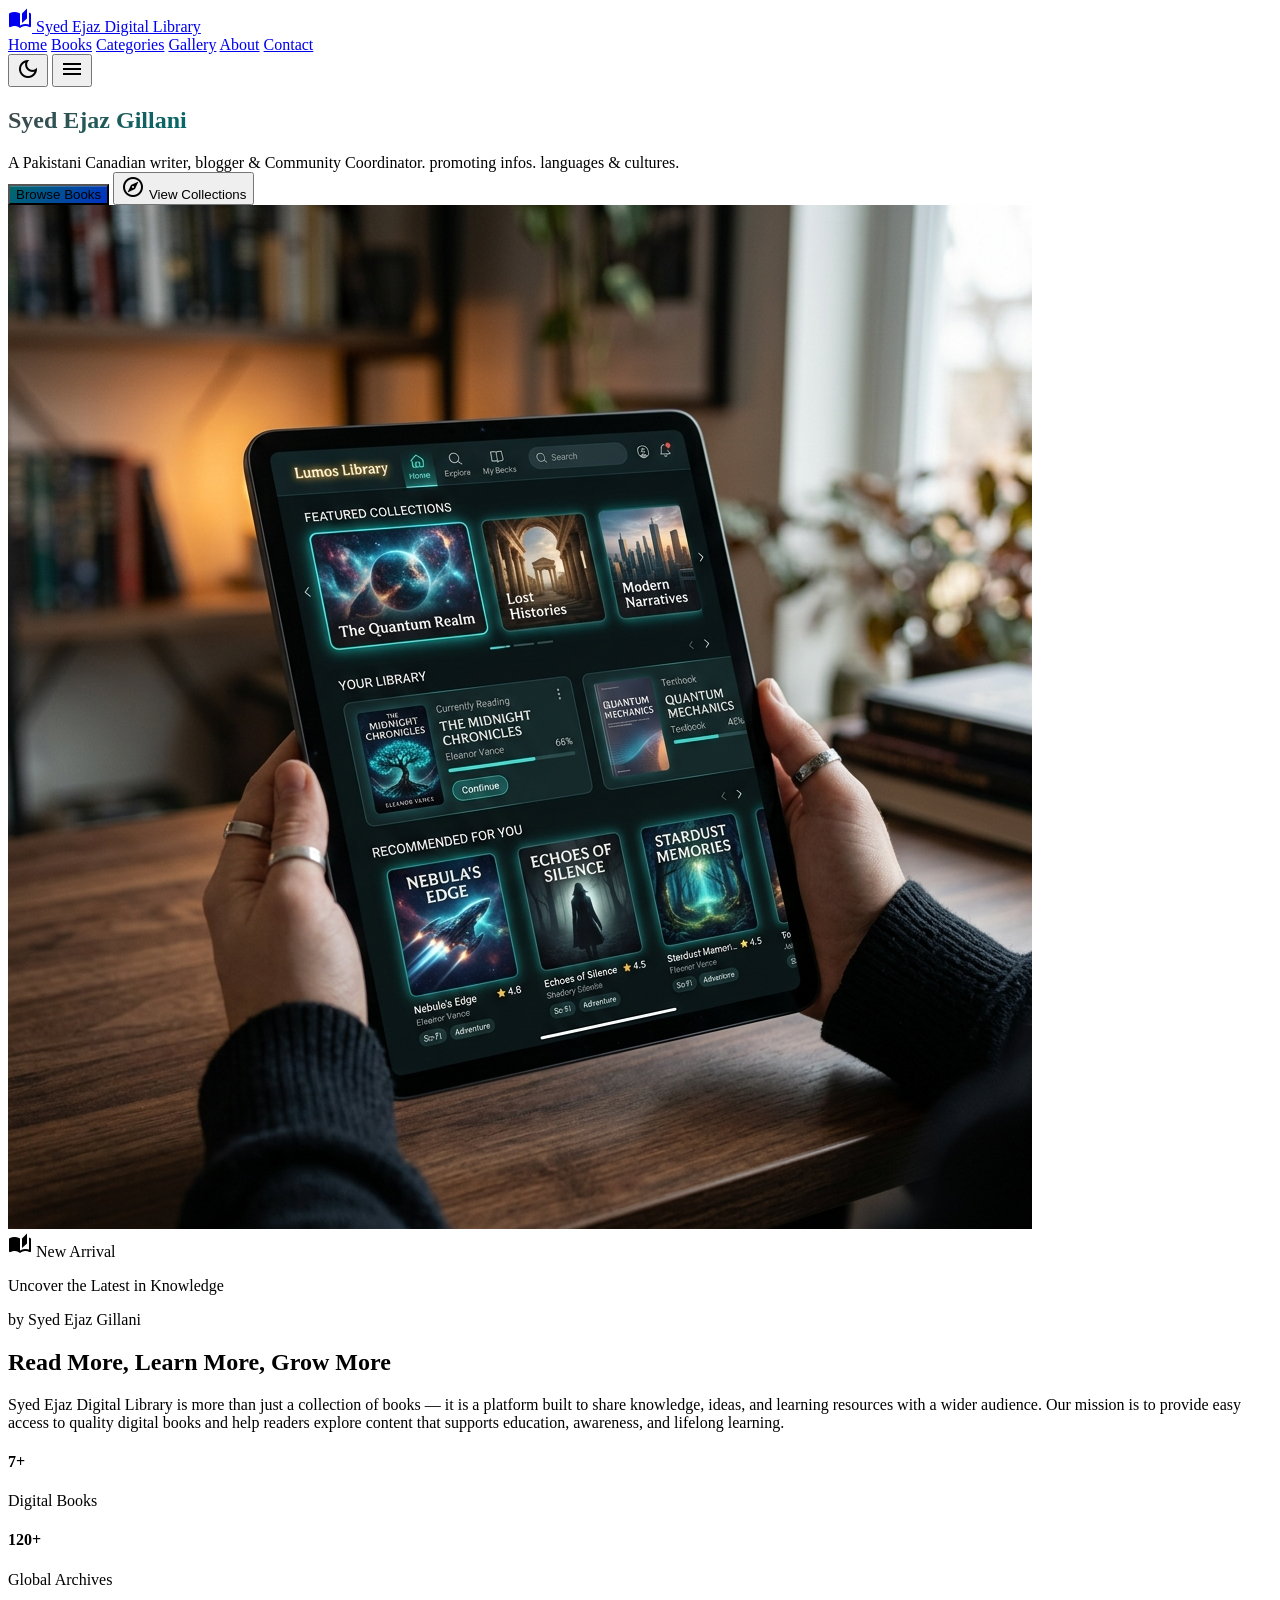
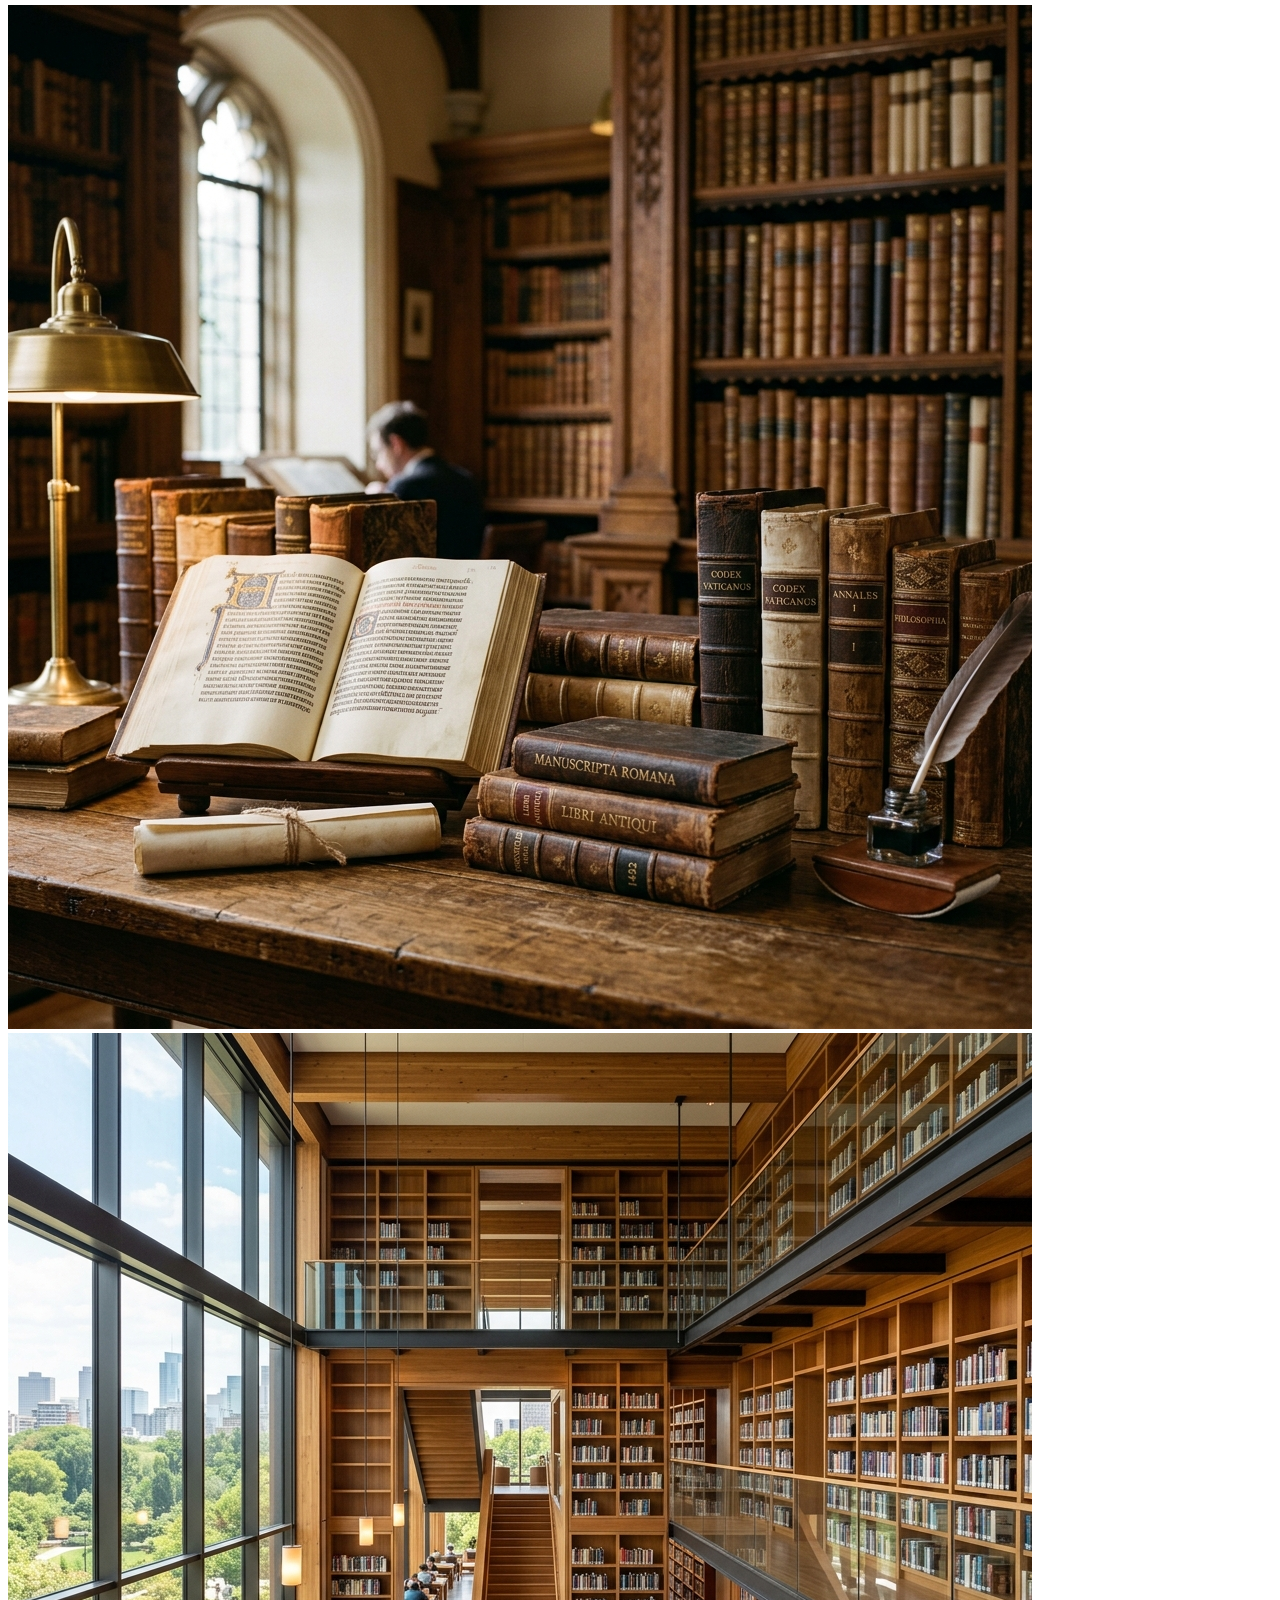
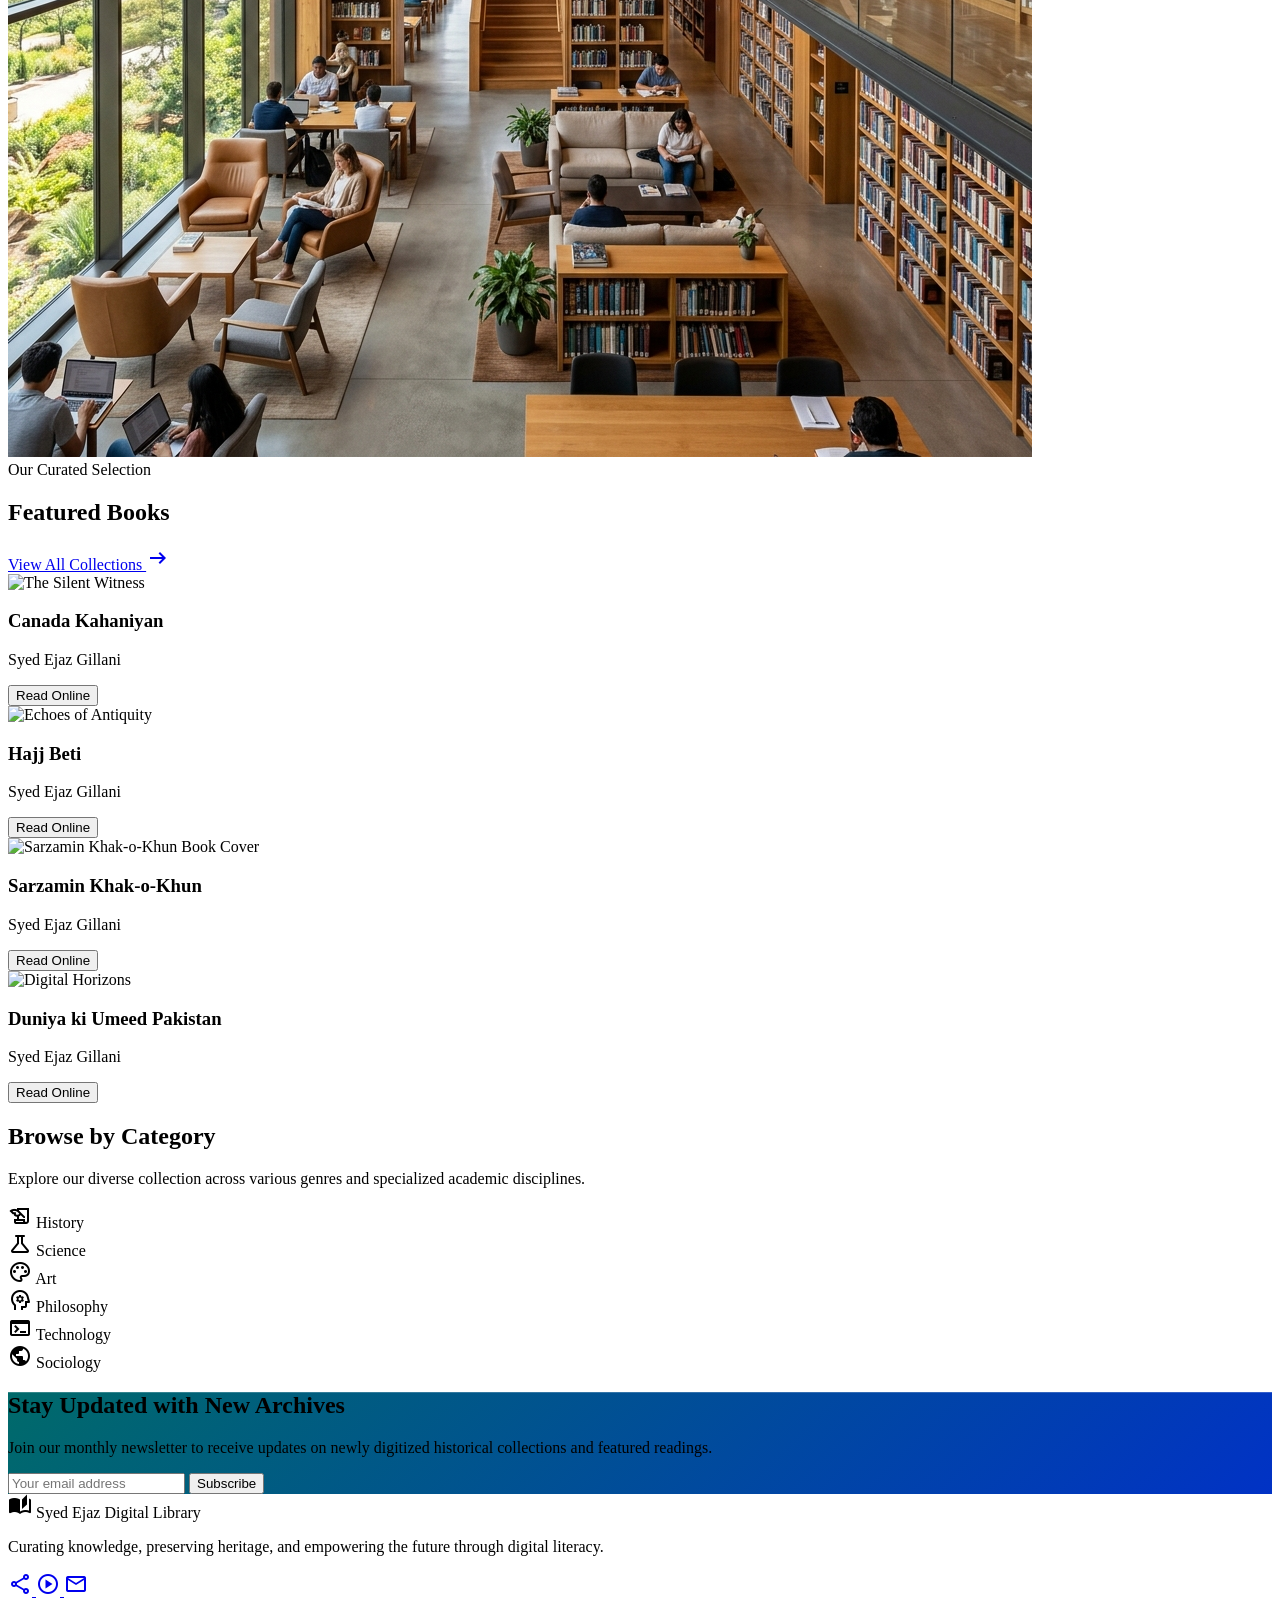
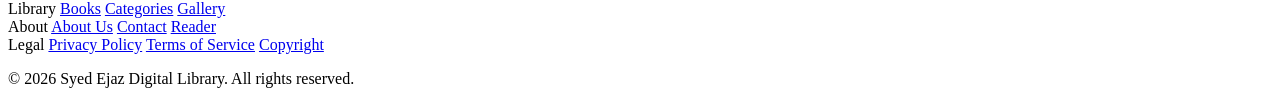
==== commit b6603732: "Make the entire Home page fully editable from Admin Panel" ====
--- a/index.html
+++ b/index.html
@@ -42,10 +42,10 @@
 <div class="absolute -bottom-8 -left-8 bg-white p-6 rounded-xl shadow-2xl max-w-[240px]">
 <div class="flex items-center gap-3 mb-2">
 <span class="material-symbols-outlined text-tertiary" style="font-variation-settings: &quot;FILL&quot; 1;">auto_stories</span>
-<span class="text-xs font-bold text-primary tracking-widest uppercase">New Arrival</span>
-</div>
-<p class="font-headline font-bold text-on-surface">Uncover the Latest in Knowledge&nbsp;</p>
-<p class="text-xs text-slate-500 mt-1">by Syed Ejaz Gillani</p>
+<span id="dyn-home-new-tag" class="text-xs font-bold text-primary tracking-widest uppercase">New Arrival</span>
+</div>
+<p id="dyn-home-new-title" class="font-headline font-bold text-on-surface">Uncover the Latest in Knowledge&nbsp;</p>
+<p id="dyn-home-new-author" class="text-xs text-slate-500 mt-1">by Syed Ejaz Gillani</p>
 </div>
 </div>
 </div>
@@ -57,18 +57,18 @@
 <div class="flex flex-col md:flex-row gap-16 items-center">
 <div class="md:w-1/2">
 <div class="relative inline-block mb-8">
-<h2 class="text-3xl font-headline font-bold text-on-surface relative z-10"></h2><h2 class="text-3xl font-headline font-bold text-on-surface relative z-10" style="--tw-border-spacing-y: 0; --tw-translate-x: 0; --tw-translate-y: 0; --tw-rotate: 0; --tw-skew-x: 0; --tw-skew-y: 0; --tw-scale-x: 1; --tw-scale-y: 1; --tw-pan-x: ; --tw-pan-y: ; --tw-pinch-zoom: ; --tw-scroll-snap-strictness: proximity; --tw-gradient-from-position: ; --tw-gradient-via-position: ; --tw-gradient-to-position: ; --tw-ordinal: ; --tw-slashed-zero: ; --tw-numeric-figure: ; --tw-numeric-spacing: ; --tw-numeric-fraction: ; --tw-ring-inset: ; --tw-ring-offset-width: 0px; --tw-ring-offset-color: #fff; --tw-ring-color: rgb(59 130 246 / 0.5); --tw-ring-offset-shadow: 0 0 #0000; --tw-ring-shadow: 0 0 #0000; --tw-shadow: 0 0 #0000; --tw-shadow-colored: 0 0 #0000; --tw-blur: ; --tw-brightness: ; --tw-contrast: ; --tw-grayscale: ; --tw-hue-rotate: ; --tw-invert: ; --tw-saturate: ; --tw-sepia: ; --tw-drop-shadow: ; --tw-backdrop-blur: ; --tw-backdrop-brightness: ; --tw-backdrop-contrast: ; --tw-backdrop-grayscale: ; --tw-backdrop-hue-rotate: ; --tw-backdrop-invert: ; --tw-backdrop-opacity: ; --tw-backdrop-saturate: ; --tw-backdrop-sepia: ; --tw-contain-size: ; --tw-contain-layout: ; --tw-contain-paint: ; --tw-contain-style: ; --tw-text-opacity: 1; color: rgb(25, 28, 29); outline: none !important;">Read More, Learn More, Grow More</h2>
+<h2 id="dyn-home-about-title" class="text-3xl font-headline font-bold text-on-surface relative z-10">Read More, Learn More, Grow More</h2>
 <div class="absolute -bottom-2 left-0 w-1/3 h-2 bg-secondary/20 -z-0"></div>
 </div>
-<p class="text-primary text-lg leading-relaxed mb-8"></p><p data-end="1097" data-start="762">Syed Ejaz Digital Library is more than just a collection of books — it is a platform built to share knowledge, ideas, and learning resources with a wider audience. Our mission is to provide easy access to quality digital books and help readers explore content that supports education, awareness, and lifelong learning.</p><p></p>
+<div id="dyn-home-about-text" class="text-primary text-lg leading-relaxed mb-8">Syed Ejaz Digital Library is more than just a collection of books — it is a platform built to share knowledge, ideas, and learning resources with a wider audience. Our mission is to provide easy access to quality digital books and help readers explore content that supports education, awareness, and lifelong learning.</div>
 <div class="grid grid-cols-2 gap-8">
 <div>
-<h4 class="text-2xl font-headline font-extrabold text-secondary">7+</h4>
-<p class="text-sm font-medium text-slate-500 uppercase tracking-tighter">Digital Books</p>
+<h4 id="dyn-home-stat1-num" class="text-2xl font-headline font-extrabold text-secondary">7+</h4>
+<p id="dyn-home-stat1-text" class="text-sm font-medium text-slate-500 uppercase tracking-tighter">Digital Books</p>
 </div>
 <div>
-<h4 class="text-2xl font-headline font-extrabold text-secondary">120+</h4>
-<p class="text-sm font-medium text-slate-500 uppercase tracking-tighter">Global Archives</p>
+<h4 id="dyn-home-stat2-num" class="text-2xl font-headline font-extrabold text-secondary">120+</h4>
+<p id="dyn-home-stat2-text" class="text-sm font-medium text-slate-500 uppercase tracking-tighter">Global Archives</p>
 </div>
 </div>
 </div>
@@ -84,8 +84,8 @@
 <div class="max-w-7xl mx-auto px-8">
 <div class="flex justify-between items-end mb-16">
 <div>
-<span class="text-sm text-secondary font-bold uppercase tracking-widest mb-2 block">Our Curated Selection</span>
-<h2 class="text-4xl font-headline font-extrabold text-on-surface">Featured Books</h2>
+<span id="dyn-home-feat-sub" class="text-sm text-secondary font-bold uppercase tracking-widest mb-2 block">Our Curated Selection</span>
+<h2 id="dyn-home-feat-title" class="text-4xl font-headline font-extrabold text-on-surface">Featured Books</h2>
 </div>
 <a class="text-secondary font-headline font-bold hover:translate-x-1 transition-transform flex items-center gap-2" href="#">
                         View All Collections <span class="material-symbols-outlined">arrow_right_alt</span>
@@ -150,8 +150,8 @@
 <!-- Categories Preview Section -->
 <section class="py-32 bg-surface">
 <div class="max-w-7xl mx-auto px-8 text-center mb-16">
-<h2 class="text-3xl font-headline font-bold text-on-surface mb-4">Browse by Category</h2>
-<p class="text-primary max-w-xl mx-auto">Explore our diverse collection across various genres and specialized academic disciplines.</p>
+<h2 id="dyn-home-cat-title" class="text-3xl font-headline font-bold text-on-surface mb-4">Browse by Category</h2>
+<p id="dyn-home-cat-sub" class="text-primary max-w-xl mx-auto">Explore our diverse collection across various genres and specialized academic disciplines.</p>
 </div>
 <div class="max-w-7xl mx-auto px-8 grid grid-cols-2 md:grid-cols-4 lg:grid-cols-6 gap-6">
 <!-- Cat Card -->
@@ -191,8 +191,8 @@
 <div class="max-w-5xl mx-auto gradient-cta rounded-[2rem] p-12 text-center text-white relative overflow-hidden">
 <div class="absolute inset-0 bg-[url('https://www.transparenttextures.com/patterns/cubes.png')] opacity-10"></div>
 <div class="relative z-10">
-<h2 class="text-3xl md:text-4xl font-headline font-extrabold mb-6">Stay Updated with New Archives</h2>
-<p class="text-white/80 mb-10 max-w-lg mx-auto">Join our monthly newsletter to receive updates on newly digitized historical collections and featured readings.</p>
+<h2 id="dyn-home-news-title" class="text-3xl md:text-4xl font-headline font-extrabold mb-6">Stay Updated with New Archives</h2>
+<p id="dyn-home-news-sub" class="text-white/80 mb-10 max-w-lg mx-auto">Join our monthly newsletter to receive updates on newly digitized historical collections and featured readings.</p>
 <div class="flex flex-col sm:flex-row gap-4 max-w-md mx-auto">
 <input class="flex-1 bg-white/10 border border-white/20 rounded-full px-6 py-3 text-white placeholder:text-white/50 focus:ring-2 focus:ring-white outline-none" placeholder="Your email address" type="email">
 <button class="bg-white text-secondary font-headline font-bold px-8 py-3 rounded-full hover:bg-surface transition-colors">Subscribe</button>
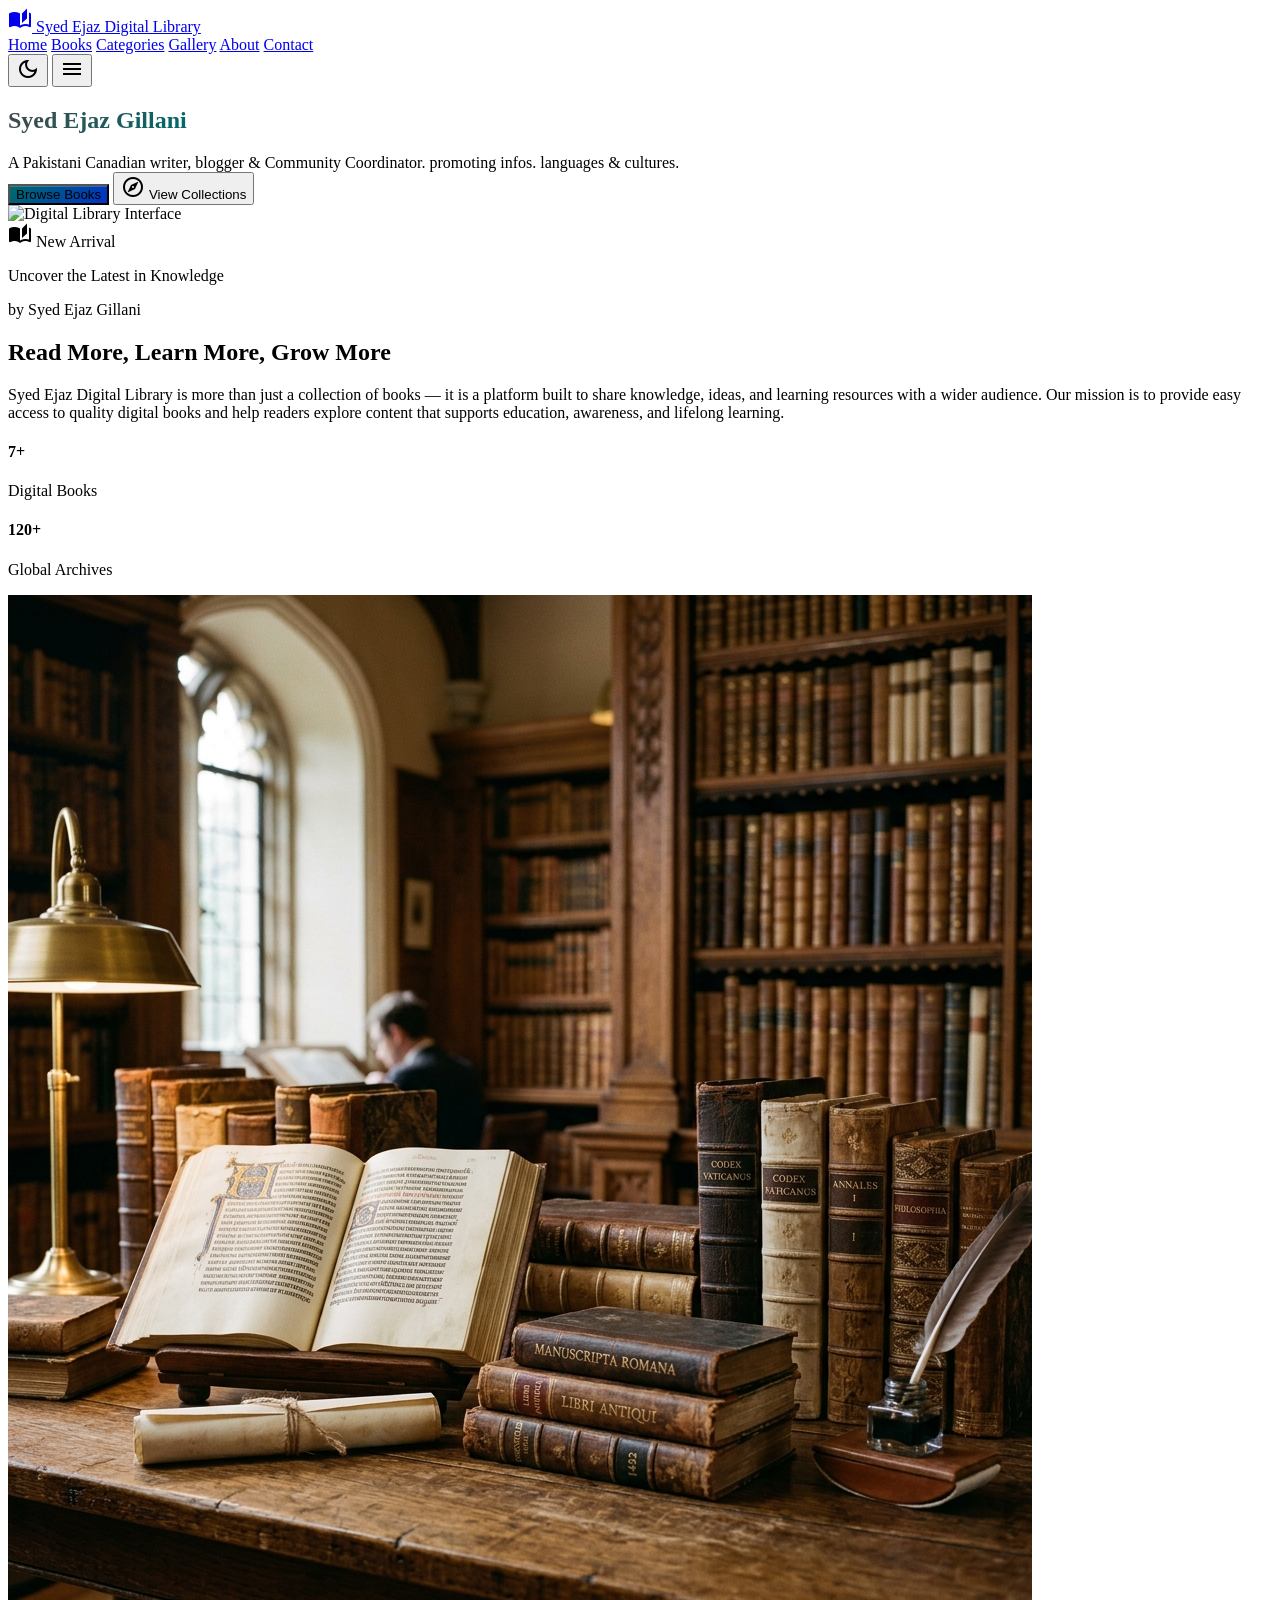
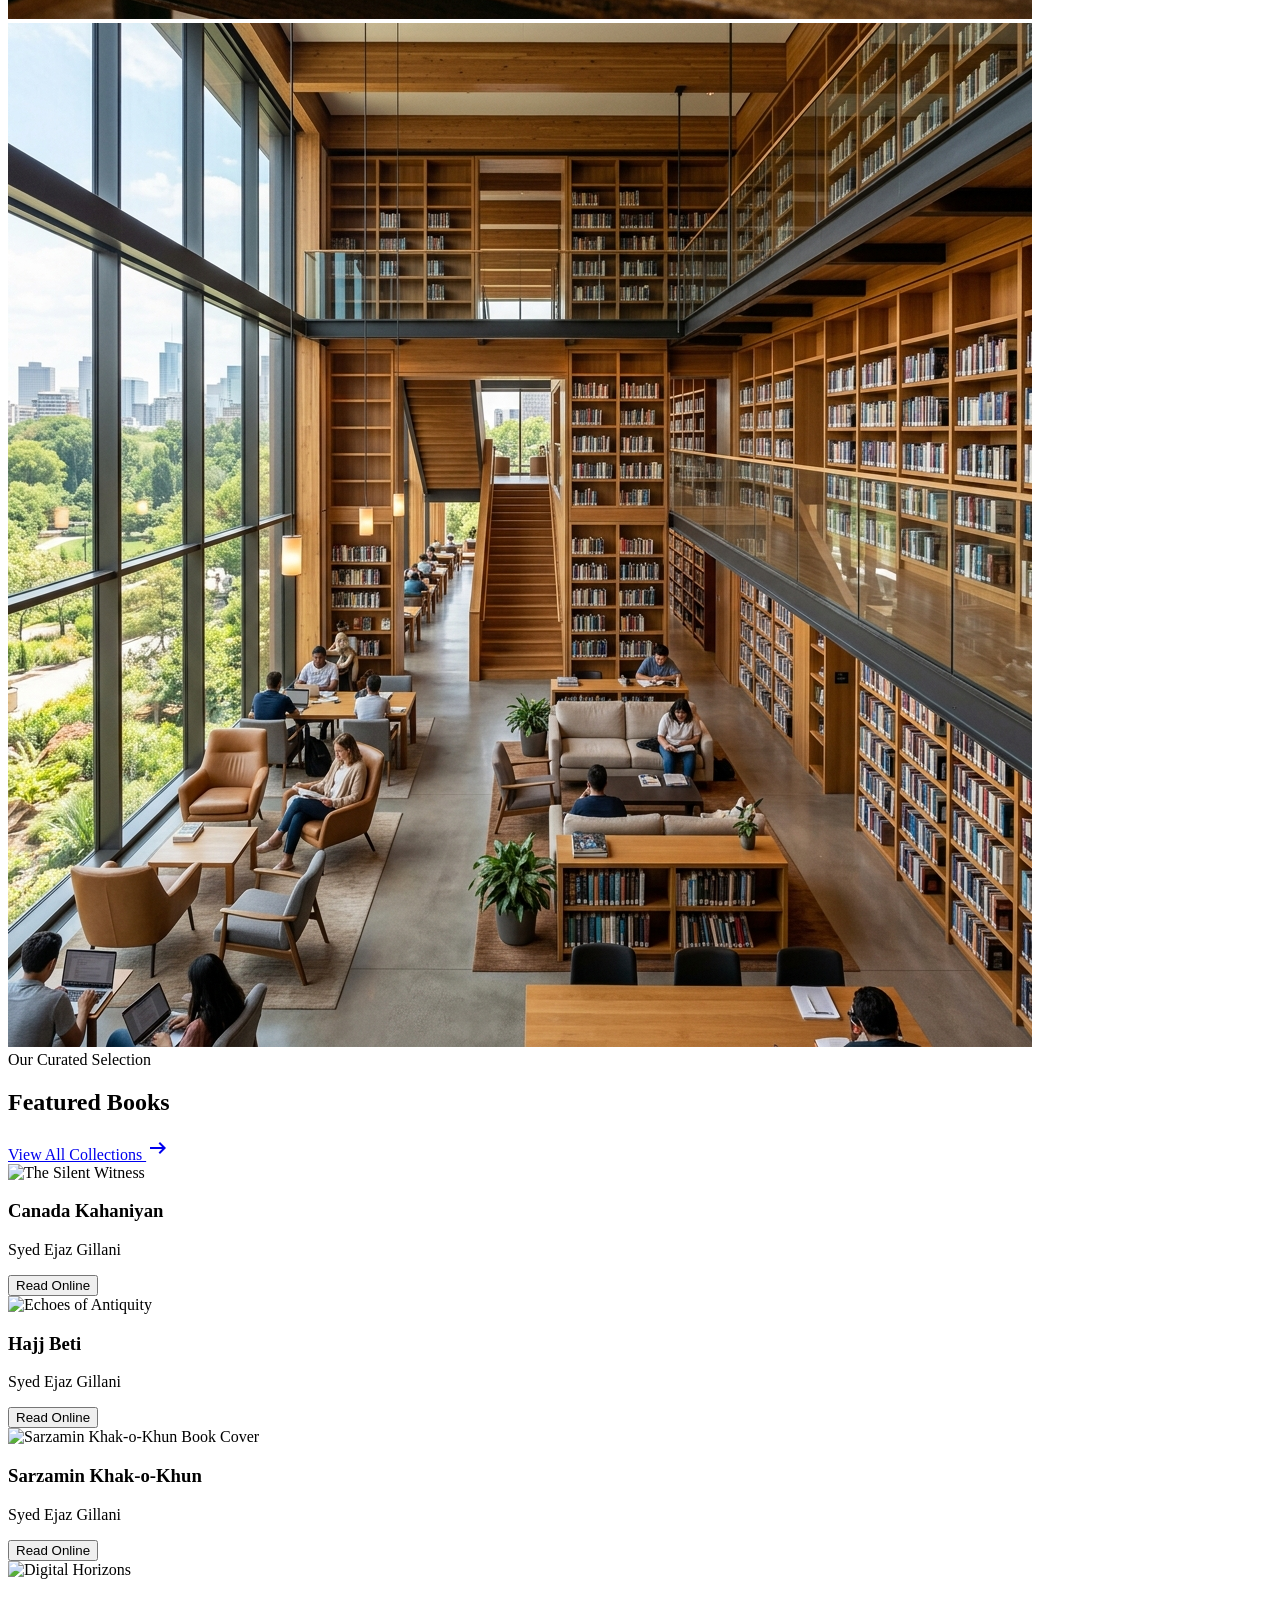
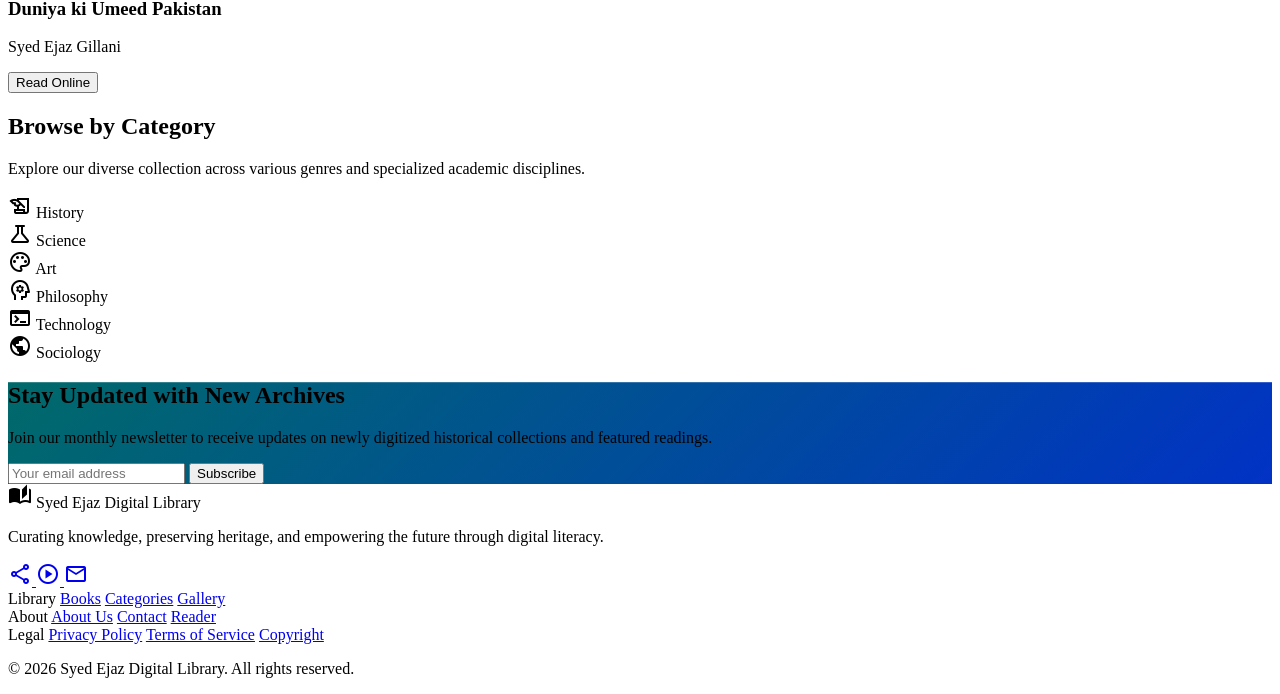
==== commit 0d81a918: "feat: implement admin dashboard with Firebase integration and TinyMCE editor support" ====
--- a/index.html
+++ b/index.html
@@ -38,7 +38,7 @@
 <div class="relative hidden lg:block">
 <div class="absolute -top-20 -right-20 w-96 h-96 bg-secondary/5 rounded-full blur-3xl"></div>
 <div class="relative z-10 transform rotate-3 hover:rotate-0 transition-transform duration-500">
-<img alt="Digital Library Interface" class="rounded-xl shadow-[0px_40px_80px_rgba(0,0,0,0.1)] w-full aspect-[4/5] object-cover" src="assets/images/hero_library_interface.png">
+<img id="dyn-home-img-hero" alt="Digital Library Interface" class="rounded-xl shadow-[0px_40px_80px_rgba(0,0,0,0.1)] w-full aspect-[4/5] object-cover" src="assets/images/hero_library_interface.png">
 <div class="absolute -bottom-8 -left-8 bg-white p-6 rounded-xl shadow-2xl max-w-[240px]">
 <div class="flex items-center gap-3 mb-2">
 <span class="material-symbols-outlined text-tertiary" style="font-variation-settings: &quot;FILL&quot; 1;">auto_stories</span>
@@ -73,8 +73,8 @@
 </div>
 </div>
 <div class="md:w-1/2 grid grid-cols-2 gap-4">
-<img alt="Archive Image" class="rounded-lg h-64 w-full object-cover shadow-sm" src="assets/images/archive_image.png">
-<img alt="Library Design" class="rounded-lg h-64 w-full object-cover mt-12 shadow-sm" src="assets/images/library_design.png">
+<img id="dyn-home-img-archive" alt="Archive Image" class="rounded-lg h-64 w-full object-cover shadow-sm" src="assets/images/archive_image.png">
+<img id="dyn-home-img-library" alt="Library Design" class="rounded-lg h-64 w-full object-cover mt-12 shadow-sm" src="assets/images/library_design.png">
 </div>
 </div>
 </div>
@@ -91,7 +91,7 @@
                         View All Collections <span class="material-symbols-outlined">arrow_right_alt</span>
 </a>
 </div>
-<div class="grid grid-cols-1 sm:grid-cols-2 lg:grid-cols-4 gap-8">
+<div id="featured-books-grid" class="grid grid-cols-1 sm:grid-cols-2 lg:grid-cols-4 gap-8">
 <!-- Book Card 1 -->
 <div class="flex flex-col h-full">
 <div class="relative overflow-hidden rounded-lg aspect-[2/3] mb-4 bg-gray-50 border border-gray-100 flex items-center justify-center">
@@ -153,7 +153,7 @@
 <h2 id="dyn-home-cat-title" class="text-3xl font-headline font-bold text-on-surface mb-4">Browse by Category</h2>
 <p id="dyn-home-cat-sub" class="text-primary max-w-xl mx-auto">Explore our diverse collection across various genres and specialized academic disciplines.</p>
 </div>
-<div class="max-w-7xl mx-auto px-8 grid grid-cols-2 md:grid-cols-4 lg:grid-cols-6 gap-6">
+<div id="home-categories-grid" class="max-w-7xl mx-auto px-8 grid grid-cols-2 md:grid-cols-4 lg:grid-cols-6 gap-6">
 <!-- Cat Card -->
 <div class="bg-surface-container-lowest p-8 rounded-xl text-center group hover:-translate-y-2 transition-all duration-300 cursor-pointer">
 <span class="material-symbols-outlined text-4xl text-secondary mb-4 group-hover:scale-110 transition-transform block">history_edu</span>
